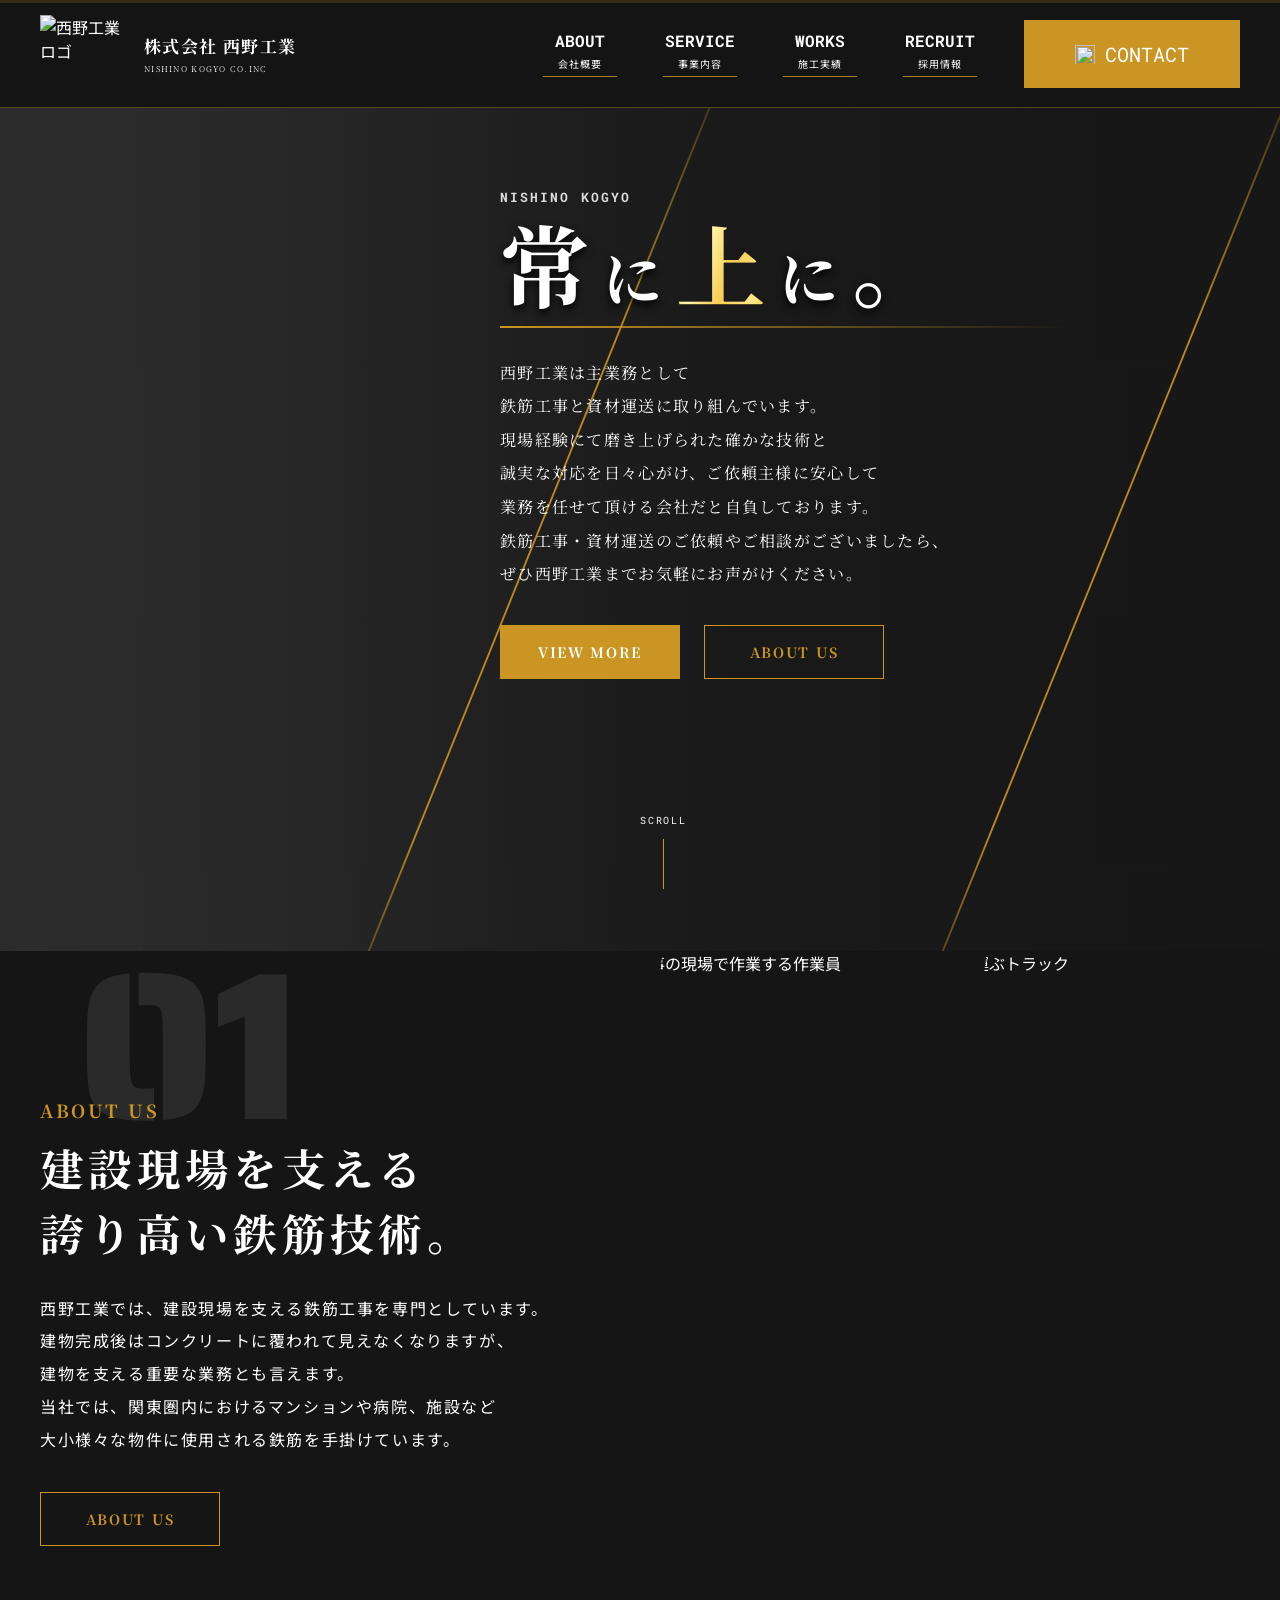
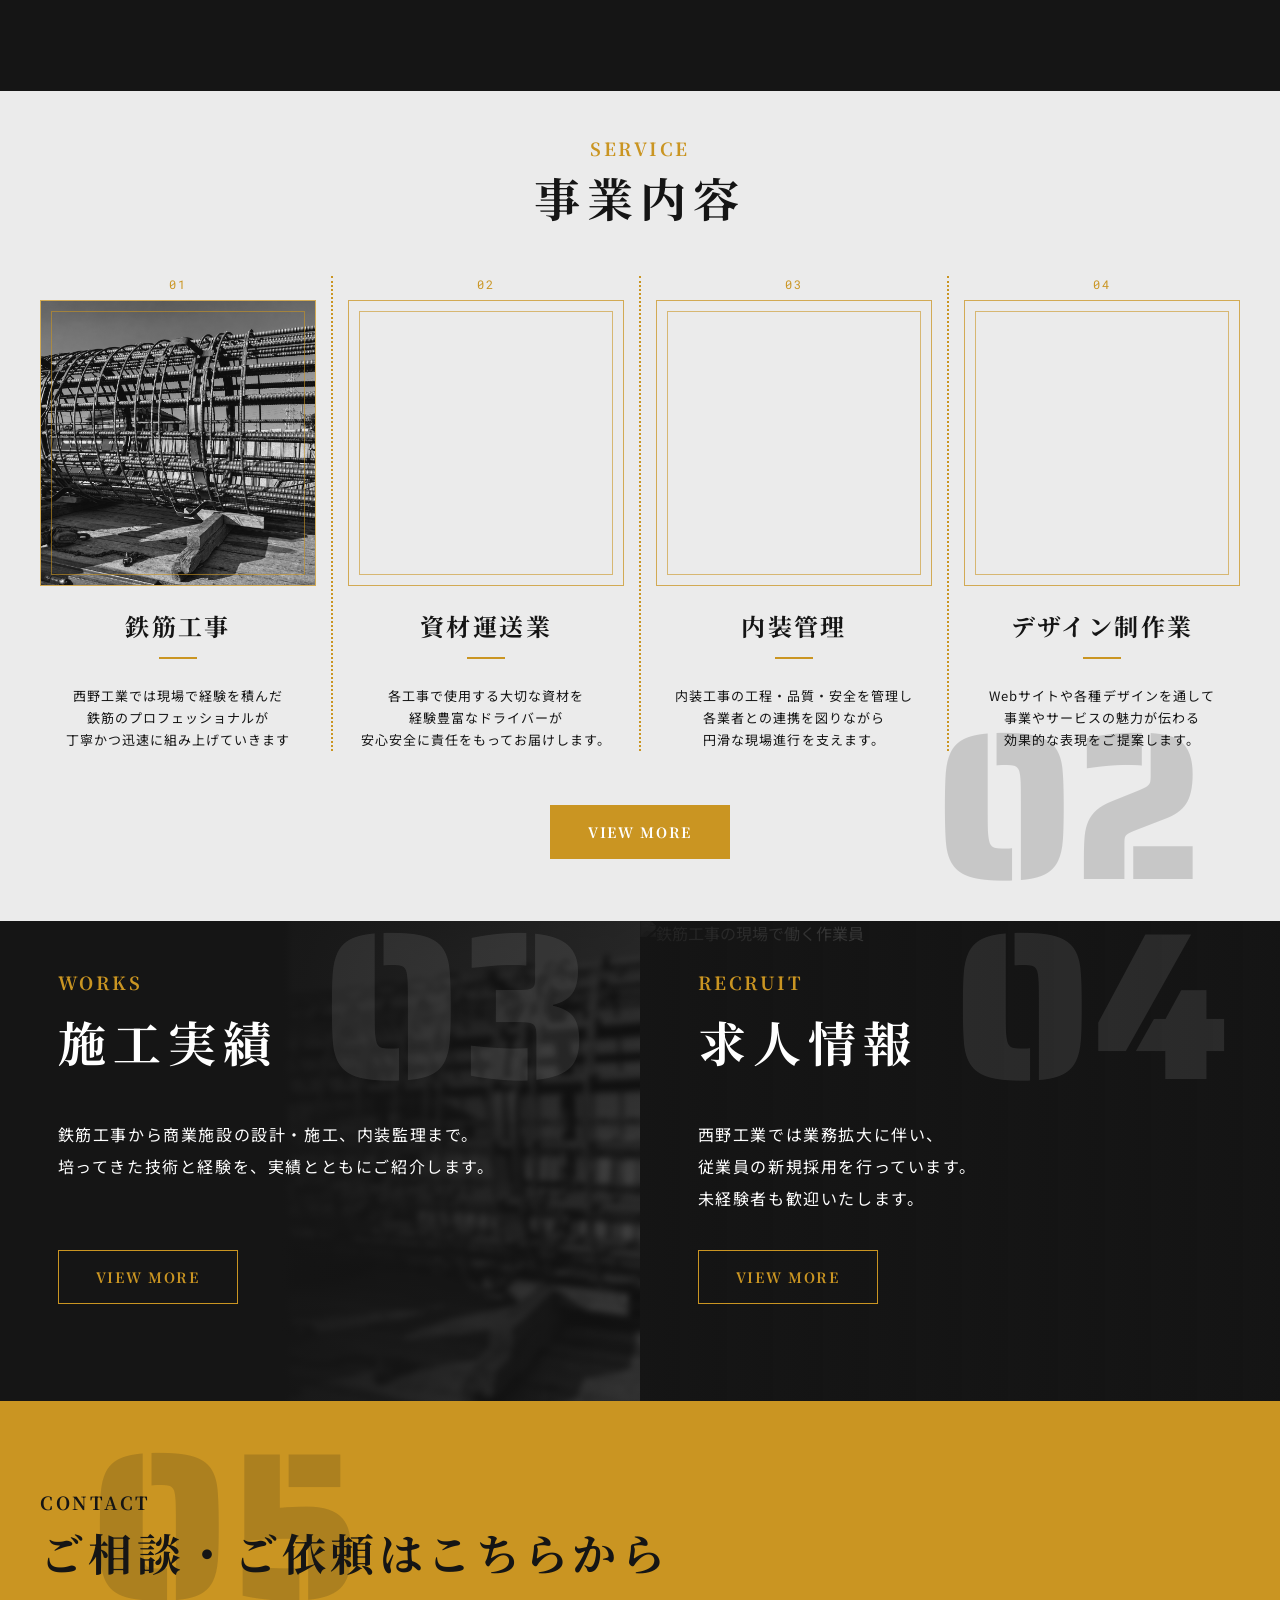
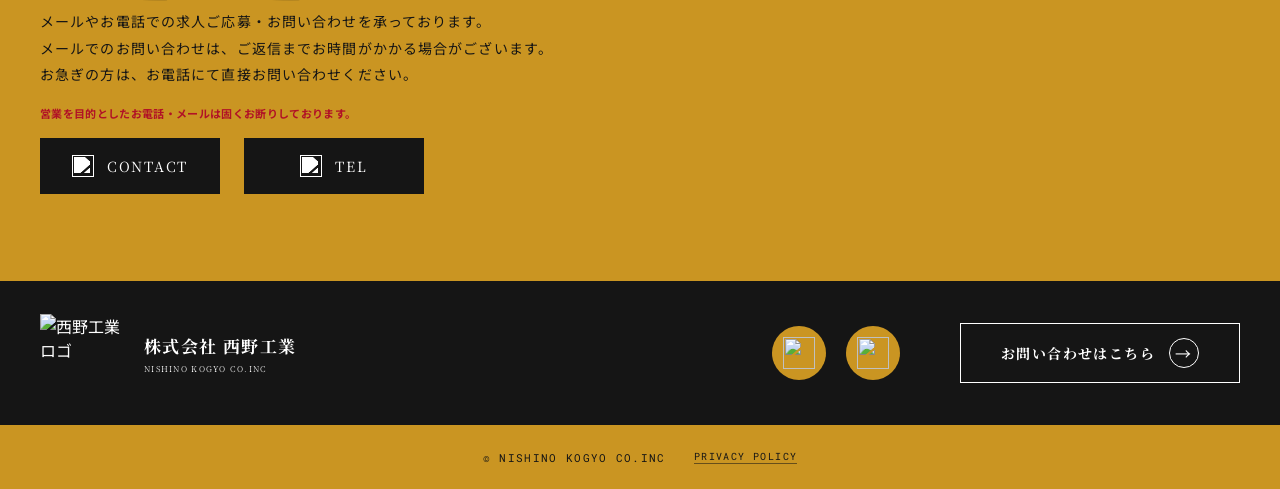
==== index.html @ 9855c981 "写真の変更・内装管理の追加・その他微調整を行った" ====
<!doctype html>
<html lang="ja">
<head>
  <meta charset="utf-8">
  <meta name="viewport" content="width=device-width, initial-scale=1">
  <meta name="description" content="千葉県松戸市に拠点を構える西野工業は、建物の骨組みとなる鉄筋を加工・組み立てる「鉄筋工事」を専門としている会社です。">
  <title>西野工業 | NISHINO KOGYO CO.INC</title>
  <link rel="icon" href="/favicon.ico" sizes="48x48">
  <link rel="canonical" href="https://nishino-kogyo.com/">
  <meta property="og:locale" content="ja_JP">
  <meta property="og:type" content="website">
  <meta property="og:site_name" content="西野工業">
  <meta property="og:title" content="西野工業 | NISHINO KOGYO CO.INC">
  <meta property="og:description" content="千葉県松戸市に拠点を構える西野工業は、建物の骨組みとなる鉄筋を加工・組み立てる「鉄筋工事」を専門としている会社です。">
  <meta property="og:url" content="https://nishino-kogyo.com/">
  <meta property="og:image" content="https://nishino-kogyo.com/assets/ogp.png">
  <meta property="og:image:type" content="image/png">
  <meta property="og:image:width" content="1200">
  <meta property="og:image:height" content="630">
  <meta property="og:image:alt" content="西野工業のウェブサイト">
  <meta name="twitter:card" content="summary_large_image">
  <meta name="twitter:title" content="西野工業 | NISHINO KOGYO CO.INC">
  <meta name="twitter:description" content="千葉県松戸市に拠点を構える西野工業は、建物の骨組みとなる鉄筋を加工・組み立てる「鉄筋工事」を専門としている会社です。">
  <meta name="twitter:image" content="https://nishino-kogyo.com/assets/ogp.png">
  <link rel="preconnect" href="https://fonts.googleapis.com">
  <link rel="preconnect" href="https://fonts.gstatic.com" crossorigin>
  <link href="https://fonts.googleapis.com/css2?family=Noto+Sans+JP:wght@400;500;700&family=Noto+Serif+JP:wght@300;400;700;900&family=Roboto+Mono:wght@500;700&family=Saira+Stencil+One&display=swap" rel="stylesheet">
  <link rel="stylesheet" href="styles.css?v=20261001-3">
</head>
<body>
  <div class="scroll-progress" aria-hidden="true"><span></span></div>
  <header class="site-header" id="top">
    <a class="brand" href="/" aria-label="西野工業 トップへ">
      <img src="assets/logo.webp" alt="西野工業ロゴ" class="brand-mark">
      <span class="brand-copy"><strong>株式会社 西野工業</strong><small>NISHINO KOGYO CO.INC</small></span>
    </a>
    <button class="menu-toggle" type="button" aria-label="メニューを開く" aria-expanded="false"><span></span><span></span><span></span></button>
    <nav class="main-nav" aria-label="メインナビゲーション">
      <a class="menu-home" href="index.html" aria-label="TOPページへ戻る"><img src="assets/logo.webp" alt="西野工業ロゴ"><span>TOP PAGE</span></a>
      <a href="about.html"><b>ABOUT</b><small>会社概要</small></a>
      <a href="service.html"><b>SERVICE</b><small>事業内容</small></a>
      <a href="works.html"><b>WORKS</b><small>施工実績</small></a>
      <a href="recruit.html"><b>RECRUIT</b><small>採用情報</small></a>

      <a class="nav-contact" href="contact.html"><img src="assets/icon-contact.svg" alt="">CONTACT</a>
    </nav>
  </header>

  <main>
    <section class="hero" aria-labelledby="hero-title">
      <div class="hero-bg" aria-hidden="true"></div>
      <div class="hero-slash slash-one" aria-hidden="true"></div>
      <div class="hero-slash slash-two" aria-hidden="true"></div>
      <img class="hero-dog" src="assets/hero-dog.webp" alt="ヘルメットをかぶった犬のイメージ">
      <div class="hero-content reveal">
        <p class="eyebrow hero-eyebrow">NISHINO KOGYO</p>
        <h1 id="hero-title"><span>常</span><em>に</em><strong>上</strong><em>に</em><span>。</span></h1>
        <div class="hero-rule"></div>
        <p class="hero-lead">西野工業は主業務として<br>鉄筋工事と資材運送に取り組んでいます。<br>現場経験にて磨き上げられた確かな技術と<br>誠実な対応を日々心がけ、ご依頼主様に安心して<br>業務を任せて頂ける会社だと自負しております。<br>鉄筋工事・資材運送のご依頼やご相談がございましたら、<br>ぜひ西野工業までお気軽にお声がけください。</p>
        <div class="hero-actions"><a class="button button-gold" href="service.html">VIEW MORE</a><a class="button button-outline" href="about.html">ABOUT US</a></div>
      </div>
      <a class="scroll-cue" href="about.html"><span>SCROLL</span><i></i></a>
    </section>

    <section class="about section-dark" id="about" aria-labelledby="about-title">
      <div class="section-number">01</div>
      <div class="about-inner container">
        <div class="about-copy reveal">
          <p class="eyebrow">ABOUT US</p>
          <h2 id="about-title">建設現場を支える<br>誇り高い鉄筋技術。</h2>
          <p>西野工業では、建設現場を支える鉄筋工事を専門としています。<br>建物完成後はコンクリートに覆われて見えなくなりますが、<br>建物を支える重要な業務とも言えます。<br>当社では、関東圏内におけるマンションや病院、施設など<br>大小様々な物件に使用される鉄筋を手掛けています。</p>
          <a class="button button-outline" href="about.html">ABOUT US</a>
        </div>
        <div class="about-visuals reveal">
          <figure class="angled-image about-worker"><img src="assets/about-wk.webp" alt="鉄筋工事の現場で作業する作業員" loading="lazy" decoding="async"></figure>
          <figure class="angled-image about-truck"><img src="assets/about-tr.webp" alt="資材を運ぶトラック" loading="lazy" decoding="async"></figure>
        </div>
      </div>
    </section>

    <section class="service section-light" id="service" aria-labelledby="service-title">
      <div class="section-number section-number-dark">02</div>
      <div class="container">
        <div class="section-heading reveal"><p class="eyebrow">SERVICE</p><h2 id="service-title">事業内容</h2></div>
        <div class="service-grid">
          <article class="service-card reveal"><div class="service-image"><img src="assets/steel_mono.webp" alt="組み上げられた鉄筋" loading="lazy" decoding="async"></div><h3>鉄筋工事</h3><p>西野工業では現場で経験を積んだ<br>鉄筋のプロフェッショナルが<br>丁寧かつ迅速に組み上げていきます</p></article>
          <article class="service-card reveal"><div class="service-image"><img src="assets/track_front_mono.webp" alt="鉄筋資材を運ぶ西野工業のトラック" loading="lazy" decoding="async"></div><h3>資材運送業</h3><p>各工事で使用する大切な資材を<br>経験豊富なドライバーが<br>安心安全に責任をもってお届けします。</p></article>
          <article class="service-card reveal"><div class="service-image"><img src="assets/interior.webp" alt="内装管理を行う室内" loading="lazy" decoding="async"></div><h3>内装管理</h3><p>内装工事の工程・品質・安全を管理し<br>各業者との連携を図りながら<br>円滑な現場進行を支えます。</p></article>
          <article class="service-card reveal"><div class="service-image"><img src="assets/design.webp" alt="Webサイトのデザイン制作画面" loading="lazy" decoding="async"></div><h3>デザイン制作業</h3><p>Webサイトや各種デザインを通して<br>事業やサービスの魅力が伝わる<br>効果的な表現をご提案します。</p></article>
        </div>
        <div class="center-action"><a class="button button-gold" href="service.html">VIEW MORE</a></div>
      </div>
    </section>

    <section class="split-panels" aria-label="施工実績と求人情報">
      <article class="panel works-panel section-dark" id="works">
        <div class="panel-bg"></div><img src="assets/steel_mono.webp" alt="組み上げられた鉄筋" class="works-photo" loading="lazy" decoding="async"><div class="section-number">03</div>
        <div class="panel-copy reveal"><p class="eyebrow">WORKS</p><h2>施工実績</h2><p>鉄筋工事から商業施設の設計・施工、内装監理まで。<br>培ってきた技術と経験を、実績とともにご紹介します。</p><a class="button button-outline" href="works.html">VIEW MORE</a></div>
      </article>
      <article class="panel recruit-panel section-dark" id="recruit">
        <img src="assets/worker.webp" alt="鉄筋工事の現場で働く作業員" class="panel-image" loading="lazy" decoding="async"><div class="section-number">04</div>
        <div class="panel-copy reveal"><p class="eyebrow">RECRUIT</p><h2>求人情報</h2><p>西野工業では業務拡大に伴い、<br>従業員の新規採用を行っています。<br>未経験者も歓迎いたします。</p><a class="button button-outline" href="recruit.html">VIEW MORE</a></div>
      </article>
    </section>

    <section class="contact" id="contact" aria-labelledby="contact-title">
      <div class="section-number section-number-dark">05</div>
      <div class="container contact-inner">
        <div class="contact-copy reveal"><p class="eyebrow">CONTACT</p><h2 id="contact-title">ご相談・ご依頼は<span class="contact-heading-tail">こちらから</span></h2><p class="contact-lead"><span>メールやお電話での求人ご応募・お問い合わせを承っております。</span><span>メールでのお問い合わせは、ご返信までお時間がかかる場合がございます。</span><span>お急ぎの方は、お電話にて直接お問い合わせください。</span></p><p class="sales-warning contact-sales-warning">営業を目的としたお電話・メールは固くお断りしております。</p><div class="contact-actions"><a href="contact.html" class="contact-button"><img src="assets/icon-mail.svg" alt="">CONTACT</a><a href="tel:09011799115" class="contact-button"><img src="assets/icon-tel.svg" alt="">TEL</a></div></div>
        <img class="contact-dog" src="assets/contact-dog.webp" alt="封筒をくわえた犬のイメージ" loading="lazy" decoding="async">
      </div>
    </section>
  </main>

  <footer class="site-footer">
    <div class="footer-main container">
      <a class="brand footer-brand" href="#top"><img src="assets/logo.webp" alt="西野工業ロゴ" class="brand-mark"><span class="brand-copy"><strong>株式会社 西野工業</strong><small>NISHINO KOGYO CO.INC</small></span></a>
      <div class="socials"><a href="https://www.facebook.com/profile.php?id=100064803365558#" target="_blank" rel="noopener noreferrer" aria-label="Facebook"><img src="assets/social-fb.svg" alt=""></a><a href="https://www.instagram.com/nishino.kogyo" target="_blank" rel="noopener noreferrer" aria-label="Instagram"><img src="assets/social-ig.svg" alt=""></a></div>
      <a class="footer-contact-button" href="contact.html"><span>お問い合わせはこちら</span><span class="footer-contact-icon" aria-hidden="true">→</span></a>
    </div>
    <div class="copyright"><span>© NISHINO KOGYO CO.INC</span><a href="privacy.html">PRIVACY POLICY</a></div>
  </footer>
  <script src="script.js?v=20260730-3"></script>
</body>
</html>
---- styles.css ----
:root{--black:#151515;--gold:#ca9522;--light:#ebebeb;--white:#fff;--serif:'Noto Serif JP',serif;--sans:'Noto Sans JP',sans-serif;--mono:'Roboto Mono',monospace;--stencil:'Saira Stencil One',sans-serif}
*{box-sizing:border-box}html{scroll-behavior:smooth}body{margin:0;background:var(--black);color:var(--white);font-family:var(--sans);overflow-x:hidden}a{color:inherit;text-decoration:none}img{display:block;max-width:100%}.container{width:min(1600px,calc(100% - 80px));margin:0 auto}.site-header{height:100px;background:rgba(21,21,21,.98);display:flex;align-items:center;padding:0 max(40px,calc((100% - 1600px)/2));position:relative;z-index:10;border-bottom:1px solid rgba(202,149,34,.4)}.brand{display:flex;align-items:center;gap:14px;flex:1;min-width:230px}.brand-mark{width:64px;height:52px;object-fit:contain}.brand-copy{display:flex;flex-direction:column;gap:5px;white-space:nowrap}.brand-copy strong{font-family:var(--serif);font-size:15px;font-weight:700;letter-spacing:.08em}.brand-copy small{font-family:var(--serif);font-size:8px;letter-spacing:.16em;font-weight:300}.main-nav{display:flex;align-items:stretch;height:100%;gap:0}.main-nav>a{min-width:104px;display:flex;flex-direction:column;justify-content:center;align-items:center;gap:5px;font-family:var(--mono);font-size:13px;position:relative}.main-nav>a:not(.nav-contact):after{content:"";width:74px;height:1px;background:var(--gold);opacity:.8}.main-nav b{font-size:16px}.main-nav small{font-family:var(--sans);font-size:10px;letter-spacing:.12em}.nav-contact{background:var(--gold);height:68px;align-self:center;min-width:200px!important;flex-direction:row!important;gap:10px!important;font-size:15px!important}.nav-contact img{width:20px;height:20px;object-fit:contain}.menu-toggle{display:none;background:none;border:0}.hero{height:843px;position:relative;isolation:isolate;overflow:hidden;background:#333}.hero-bg{position:absolute;inset:0;background:linear-gradient(90deg,rgba(21,21,21,.14),rgba(21,21,21,.55)),url('assets/hero-bg.webp') center 53%/cover no-repeat;mix-blend-mode:hard-light;z-index:-3}.hero:after{content:"";position:absolute;inset:0;background:linear-gradient(90deg,rgba(21,21,21,.05) 20%,rgba(21,21,21,.7) 58%,rgba(21,21,21,.72));z-index:-2}.hero-dog{position:absolute;z-index:-1;left:-8%;bottom:-13%;height:120%;width:auto;max-width:none;filter:contrast(1.03)}.hero-slash{position:absolute;top:-10%;bottom:-10%;width:2px;background:linear-gradient(180deg,transparent 0%,var(--gold) 30%,var(--gold) 80%,transparent);transform:skew(-22deg);opacity:.9}.slash-one{left:33%}.slash-two{right:13%}.hero-content{position:relative;margin-left:auto;width:min(800px,50%);padding:80px 5% 0 0}.eyebrow{font-family:var(--serif);color:var(--gold);font-size:18px;letter-spacing:.14em;margin:0 0 12px;font-weight:700}.hero-eyebrow{color:#ddd;font-family:var(--mono);font-size:13px;letter-spacing:.16em}.hero h1{font-family:var(--serif);font-size:clamp(56px,7vw,140px);font-weight:700;letter-spacing:.15em;line-height:1;margin:0 0 18px;text-shadow:0 4px 8px #000;white-space:nowrap}.hero h1 em{font-size:.66em;font-style:normal}.hero h1 strong{color:transparent;background:linear-gradient(110deg,#a56600,#ffe091,#ca9522);background-clip:text;-webkit-background-clip:text}.hero-rule{height:2px;background:linear-gradient(90deg,var(--gold),transparent);margin:0 0 28px}.hero-lead{font-family:var(--serif);font-size:16px;line-height:2.1;letter-spacing:.08em;margin:0 0 34px}.hero-actions,.contact-actions{display:flex;gap:24px}.button{height:54px;min-width:180px;padding:0 24px;display:inline-flex;align-items:center;justify-content:center;font-family:var(--serif);font-weight:700;font-size:14px;letter-spacing:.12em;transition:.25s ease;border:1px solid var(--gold)}.button:hover{transform:translateY(-3px);background:var(--gold);color:var(--black)}.button-gold{background:var(--gold);color:var(--white)}.button-outline{background:transparent;color:var(--gold)}.button-outline:hover{color:var(--black)}.scroll-cue{position:absolute;bottom:26px;left:50%;display:flex;flex-direction:column;align-items:center;gap:12px;font-family:var(--mono);font-size:10px;letter-spacing:.18em;color:#fff}.scroll-cue i{height:50px;width:1px;background:var(--gold)}.section-dark{background:var(--black)}.section-number{position:absolute;font-family:var(--stencil);font-size:210px;line-height:1;color:#fff;opacity:.09;pointer-events:none}.about{height:740px;position:relative;overflow:hidden}.about .section-number{left:6%;top:-10px}.about-inner{height:100%;display:flex;align-items:center;position:relative}.about-copy{width:54%;position:relative;z-index:2}.about-copy h2{font-family:var(--serif);font-size:clamp(34px,3.4vw,60px);line-height:1.5;letter-spacing:.1em;margin:0 0 26px}.about-copy>p:last-of-type{font-size:16px;line-height:2.05;letter-spacing:.1em;margin:0 0 36px}.about-visuals{height:100%;width:62%;position:absolute;right:-8%;top:0}.angled-image{position:absolute;overflow:hidden;clip-path:polygon(20% 0,100% 0,80% 100%,0 100%);margin:0}.angled-image img{height:100%;width:100%;object-fit:cover;filter:grayscale(1) contrast(1.15)}.about-worker{width:52%;height:88%;top:6%;left:12%;z-index:2}.about-truck{width:52%;height:88%;top:4%;right:1%}.section-light{background:var(--light);color:var(--black)}.service{height:770px;position:relative;overflow:hidden;padding:44px 0 50px}.section-number-dark{color:var(--black);opacity:.16}.service>.section-number{right:6%;bottom:10px}.section-heading{text-align:center}.section-heading .eyebrow{margin-bottom:3px}.section-heading h2{font-family:var(--serif);font-size:46px;letter-spacing:.15em;margin:0 0 46px}.service-grid{display:grid;grid-template-columns:repeat(3,1fr);gap:48px;max-width:1300px;margin:0 auto}.service-card{text-align:center;position:relative}.service-card:not(:last-child):after{content:"";position:absolute;right:-25px;top:0;height:100%;border-right:2px dotted var(--gold)}.service-image{height:286px;overflow:hidden;clip-path:polygon(7% 0,93% 0,100% 100%,0 100%);margin-bottom:22px}.service-image img{width:100%;height:100%;object-fit:cover;filter:grayscale(1) contrast(1.25)}.service-card h3{font-family:var(--serif);font-size:24px;letter-spacing:.1em;margin:0 0 12px}.service-card p{font-size:13px;line-height:1.7;letter-spacing:.08em;margin:0}.center-action{text-align:center;margin-top:34px}.center-action .button{height:54px}.split-panels{display:grid;grid-template-columns:1fr 1fr}.panel{height:480px;position:relative;overflow:hidden}.panel-bg,.panel-image{position:absolute;inset:0;width:100%;height:100%;object-fit:cover}.panel-bg{background:linear-gradient(90deg,rgba(21,21,21,.95),rgba(21,21,21,.55)),url('assets/works-bg.svg') center/cover no-repeat}.panel-image{opacity:.46;filter:grayscale(1);object-position:center}.panel:after{content:"";position:absolute;inset:0;background:linear-gradient(90deg,rgba(21,21,21,.9),rgba(21,21,21,.25));pointer-events:none}.panel .section-number{right:8%;top:-20px;z-index:1}.panel-copy{position:relative;z-index:2;padding:48px 9%;max-width:650px}.panel-copy h2{font-family:var(--serif);font-size:48px;letter-spacing:.15em;margin:0 0 42px}.panel-copy>p:not(.eyebrow){font-size:16px;line-height:2;letter-spacing:.1em;margin:0 0 36px}.contact{height:480px;position:relative;background:var(--gold);color:var(--black);overflow:hidden}.contact>.section-number{left:7%;top:20px}.contact-inner{height:100%;display:flex;align-items:center;position:relative}.contact-copy{position:relative;z-index:1}.contact-copy .eyebrow{color:var(--black);margin-bottom:5px}.contact-copy h2{font-family:var(--serif);font-size:44px;letter-spacing:.1em;margin:0 0 24px}.contact-copy>p:not(.eyebrow){font-size:14px;line-height:1.9;letter-spacing:.08em;margin:0 0 24px}.contact-button{background:var(--black);color:#fff;min-width:180px;height:56px;display:flex;align-items:center;justify-content:center;gap:13px;font-family:var(--serif);font-size:14px;letter-spacing:.12em;transition:.25s ease}.contact-button:hover{background:#fff;color:var(--black)}.contact-button img{width:22px;height:22px;object-fit:contain}.contact-dog{position:absolute;height:105%;width:auto;right:-1%;bottom:-18%;max-width:none}.site-footer{background:var(--black);color:#fff}.footer-main{height:144px;display:flex;align-items:center;gap:60px}.footer-brand{flex:1}.footer-brand .brand-mark{width:70px}.address{display:flex;flex-direction:column;gap:8px;font-family:var(--serif);letter-spacing:.1em;min-width:230px}.address b{font-size:12px}.address span{font-size:13px;line-height:1.6}.socials{display:flex;gap:20px}.socials a{width:42px;height:42px;background:#fff;border-radius:4px;padding:8px}.socials img{width:100%;height:100%;object-fit:contain}.copyright{height:64px;background:var(--gold);color:var(--black);display:flex;align-items:center;justify-content:center;font-family:var(--mono);font-size:11px;letter-spacing:.12em}.reveal{opacity:0;transform:translateY(24px);transition:opacity .7s ease,transform .7s ease}.reveal.is-visible{opacity:1;transform:none}
@media (max-width:1100px){.site-header{padding:0 24px}.main-nav>a{min-width:82px}.nav-contact{min-width:150px!important}.hero-content{width:55%;padding-right:4%}.hero-lead{font-size:13px}.about-copy>p:last-of-type{font-size:13px}.container{width:min(100% - 48px,900px)}.footer-main{gap:20px}.address{min-width:180px}.address span{font-size:11px}}
@media (max-width:760px){.container{width:calc(100% - 40px)}.site-header{height:72px;padding:0 20px}.brand{min-width:0;gap:8px}.brand-mark{width:42px;height:40px}.brand-copy strong{font-size:11px}.brand-copy small{font-size:6px}.menu-toggle{display:flex;flex-direction:column;gap:5px;margin-left:auto;padding:10px}.menu-toggle span{display:block;width:24px;height:1px;background:var(--gold);transition:.2s}.main-nav{position:absolute;display:none;top:72px;right:0;height:auto;width:100%;background:var(--black);flex-direction:column;padding:10px 20px 20px;border-bottom:1px solid var(--gold)}.main-nav.is-open{display:flex}.main-nav>a{height:48px;min-width:0;align-items:flex-start;padding-left:10px;gap:2px}.main-nav>a:not(.nav-contact):after{display:none}.main-nav b{font-size:15px}.main-nav small{font-size:9px}.nav-contact{height:48px!important;min-width:0!important;align-items:center!important;padding-left:18px!important}.hero{height:710px}.hero-bg{background-position:64% center}.hero-dog{height:68%;left:-23%;bottom:-2%;opacity:.9}.hero-slash{opacity:.7}.slash-one{left:37%}.slash-two{right:8%}.hero-content{width:100%;padding:80px 24px 0 35%;text-align:left}.hero-eyebrow{font-size:9px}.hero h1{font-size:clamp(39px,12vw,76px);letter-spacing:.06em}.hero-lead{font-size:10px;line-height:1.9;letter-spacing:.04em;margin-bottom:22px}.hero-actions{gap:8px}.button{height:42px;min-width:120px;padding:0 12px;font-size:10px}.scroll-cue{display:none}.about{height:auto;min-height:820px;padding:72px 0 60px}.about .section-number{font-size:140px;top:4px;left:3%}.about-inner{display:block}.about-copy{width:100%}.about-copy h2{font-size:29px;line-height:1.5;margin-bottom:20px}.about-copy>p:last-of-type{font-size:11px;line-height:1.9;letter-spacing:.04em;margin-bottom:25px}.about-visuals{position:relative;width:calc(100% + 40px);height:310px;right:auto;top:auto;margin:38px -20px 0}.about-worker{width:60%;height:100%;left:0}.about-truck{width:60%;height:100%;right:0}.service{height:auto;padding:60px 0 58px}.service>.section-number{font-size:140px;right:-2%;bottom:18px}.section-heading h2{font-size:32px;margin-bottom:30px}.service-grid{grid-template-columns:1fr;gap:35px}.service-card:not(:last-child):after{right:12%;left:12%;top:auto;bottom:-18px;height:0;border-right:0;border-bottom:2px dotted var(--gold)}.service-image{height:190px;max-width:290px;margin:0 auto 18px}.service-card h3{font-size:21px}.service-card p{font-size:11px}.center-action{margin-top:32px}.split-panels{grid-template-columns:1fr}.panel{height:360px}.panel-copy{padding:42px 30px}.panel-copy h2{font-size:34px;margin-bottom:20px}.panel-copy>p:not(.eyebrow){font-size:11px;line-height:1.9;margin-bottom:24px}.panel .section-number{font-size:130px}.contact{height:auto;min-height:510px}.contact>.section-number{font-size:130px;top:5px;left:0}.contact-inner{display:block;padding-top:66px}.contact-copy h2{font-size:26px;letter-spacing:.06em}.contact-copy>p:not(.eyebrow){font-size:10px;line-height:1.9}.contact-actions{gap:8px}.contact-button{min-width:130px;height:44px;font-size:10px}.contact-button img{width:17px;height:17px}.contact-dog{height:205px;right:-20px;bottom:-8px}.footer-main{height:auto;min-height:260px;display:grid;grid-template-columns:1fr 1fr;gap:22px;padding:34px 0}.footer-brand{grid-column:1 / -1}.footer-brand .brand-mark{width:48px}.address{min-width:0}.address b{font-size:10px}.address span{font-size:9px}.socials{align-self:end;justify-content:flex-end}.socials a{width:34px;height:34px}.copyright{height:45px;font-size:9px}}

.panel-bg{background-image:linear-gradient(90deg,rgba(21,21,21,.95),rgba(21,21,21,.55)),url('assets/works-bg.svg')}

/* Keep the WORKS and RECRUIT buttons aligned when the panels sit side by side. */
@media (min-width:1101px){
  .split-panels .panel-copy>p:not(.eyebrow){min-height:6em}
}

/* 2026-07 layout refinements */
html{scroll-padding-top:112px}
.site-header{position:sticky;top:0;z-index:100;height:108px}
.brand-mark{width:90px;height:78px}
.main-nav{gap:8px}
.main-nav>a{min-width:112px}
.nav-contact{margin-left:20px;min-width:216px!important}
.slash-one{left:42%}
.hero h1{color:transparent;background:linear-gradient(105deg,#8a5a00 0%,#ca9522 30%,#ffe39a 55%,#bd861a 78%,#8a5a00 100%);background-clip:text;-webkit-background-clip:text;-webkit-text-fill-color:transparent}
.hero h1 span,.hero h1 em,.hero h1 strong{color:inherit;background:none;-webkit-text-fill-color:inherit}
.scroll-cue{bottom:62px}
.about-visuals{right:-3%;width:60%}
.about-worker,.about-truck{height:100%;top:0}
.about-worker{left:4%;width:54%}
.about-truck{right:-3%;width:54%}
.service-image{clip-path:none;border:1px solid rgba(202,149,34,.75);position:relative}
.service-image:after{content:"";position:absolute;inset:10px;border:1px solid rgba(202,149,34,.6);pointer-events:none}
.service-card h3{position:relative;padding-bottom:14px}
.service-card h3:after{content:"";display:block;width:38px;height:2px;background:var(--gold);margin:14px auto 0}
.service-card:before{content:"0" counter(service-card);counter-increment:service-card;display:block;font-family:var(--mono);font-size:12px;letter-spacing:.2em;color:var(--gold);margin:0 0 8px}
.service-grid{counter-reset:service-card}
.service-card:first-child .service-image img{filter:grayscale(1) brightness(1.02) contrast(.9)}
.works-panel .panel-bg{background:#151515}
.works-photo{position:absolute;right:-2%;top:-2%;width:56%;height:104%;object-fit:cover;filter:grayscale(1) blur(3px) contrast(1.05);opacity:.34;transform:scale(1.03)}
.works-panel:after{background:linear-gradient(90deg,rgba(21,21,21,.98) 0%,rgba(21,21,21,.88) 48%,rgba(21,21,21,.38) 100%)}
.contact-dog{height:137%;right:-4%;bottom:-27%}
.footer-brand .brand-mark{width:90px;height:78px}
.socials a{width:54px;height:54px;background:var(--gold);border-radius:50%;padding:11px}

@media (max-width:1100px){.site-header{height:100px}.main-nav{gap:0}.main-nav>a{min-width:82px}.nav-contact{margin-left:0;min-width:150px!important}.brand-mark{width:66px;height:56px}}

@media (max-width:760px){
  html{scroll-padding-top:72px}
  body.is-menu-open{overflow:hidden}
  .site-header{height:72px;position:sticky}
  .brand-mark{width:44px;height:42px}
  .menu-toggle{position:relative;z-index:12}
  .menu-toggle.is-open span:nth-child(1){transform:translateY(6px) rotate(45deg)}
  .menu-toggle.is-open span:nth-child(2){opacity:0}
  .menu-toggle.is-open span:nth-child(3){transform:translateY(-6px) rotate(-45deg)}
  .main-nav{position:fixed;inset:0;z-index:11;width:100%;height:100dvh;padding:125px 48px 48px;background:rgba(21,21,21,.98);justify-content:center;gap:10px}
  .main-nav>a{height:auto;min-height:64px;align-items:center;padding:0 0 0 18px;border-left:1px solid var(--gold)}
  .main-nav b{font-size:22px}.main-nav small{font-size:11px}
  .main-nav>a:not(.nav-contact):after{display:block;width:100%;max-width:220px;margin-top:4px}
  .nav-contact{height:56px!important;margin-top:20px;justify-content:center!important;padding:0!important;border-left:0!important}
  .hero{height:870px}
  .hero-bg{background-position:58% center}
  .hero-dog{top:8px;bottom:auto;left:10%;transform:translateX(-50%);height:400px;width:auto;max-width:none;opacity:.96}
  .hero-content{width:100%;padding:403px 28px 0;text-align:center}
  .hero-eyebrow{font-size:10px}
  .hero h1{font-size:clamp(50px,15vw,76px);letter-spacing:.1em}
  .hero-rule{margin-bottom:19px}
  .hero-lead{font-size:10px;line-height:1.85;letter-spacing:.02em}
  .hero-actions{justify-content:center}
  .hero-slash{display:none}
  .about{min-height:790px;padding:48px 0 58px}
  .about-inner{display:flex;flex-direction:column;height:auto}
  .about-visuals{order:1;position:relative;top:auto;right:auto;width:calc(100% + 40px);height:292px;margin:0 -20px 36px}
  .about-copy{order:2;width:100%}
  .about-worker,.about-truck{height:100%;top:0}
  .about-worker{left:0;width:60%}
  .about-truck{right:0;width:60%}
  .service-image{height:200px}
  .works-photo{width:59%;opacity:.3}
  .works-panel:after{background:linear-gradient(90deg,rgba(21,21,21,.98) 0%,rgba(21,21,21,.9) 54%,rgba(21,21,21,.46) 100%)}
  .contact{min-height:440px}
  .contact-inner{min-height:440px;display:flex;align-items:center;padding:32px 0 116px}
  .contact-copy{width:100%}
  .contact-dog{height:194px;right:-18px;bottom:-13px}
  .footer-main{grid-template-columns:1fr 1fr}
  .footer-brand .brand-mark{width:58px;height:50px}
  .socials{grid-column:1 / -1;justify-content:center;align-self:auto;gap:24px}
  .socials a{width:46px;height:46px;padding:9px}
}

/* Hero title color balance */
.hero h1{color:#fff;background:none;-webkit-text-fill-color:#fff}
.hero h1 span,.hero h1 em{color:#fff;-webkit-text-fill-color:#fff}
.hero h1 strong{color:transparent;background:linear-gradient(110deg,#dca117 0%,#fff3a6 32%,#f7cd55 54%,#ffe986 76%,#dea313 100%);background-clip:text;-webkit-background-clip:text;-webkit-text-fill-color:transparent;text-shadow:none}

/* Mobile hero: dog on the left, copy in the right-side column */
@media (max-width:760px){
  .hero{height:540px}
  .hero-dog{left:6%;top:0;height:480px}
  .hero-content{width:68%;min-height:100%;margin-left:auto;padding:88px 16px 0 0;text-align:left}
  .hero h1{font-size:clamp(39px,12vw,58px);letter-spacing:.08em}
  .hero-lead{font-size:9px;line-height:1.72;letter-spacing:0;margin-bottom:18px}
  .hero-actions{flex-direction:column;align-items:flex-start;gap:8px}
  .hero-actions .button{min-width:142px;height:38px}
}

@media (min-width:761px){
  .nav-contact{font-size:20px!important}
  .hero-content{left:-24px}
}

/* Keep the PC hero copy slightly to the left of the header ABOUT item. */
@media (min-width:1101px) and (max-width:1600px){
  .hero-content{left:calc(50vw - 780px)}
}
@media (min-width:1601px) and (max-width:1680px){
  .hero-content{left:20px}
}
@media (min-width:1681px){
  .hero-content{left:calc(860px - 50vw)}
}

/* Navigation, menu trigger and scroll feedback */
.scroll-progress{position:fixed;top:0;left:0;z-index:200;width:100%;height:3px;background:rgba(202,149,34,.18);pointer-events:none}
.scroll-progress span{display:block;width:100%;height:100%;background:linear-gradient(90deg,#e1aa32,#fff2a6,#dea313);transform:scaleX(0);transform-origin:left center;transition:transform .12s linear;box-shadow:0 0 10px rgba(255,225,133,.7)}
.scroll-cue{animation:scroll-cue-float 2.2s ease-in-out infinite}
.scroll-cue i{animation:scroll-cue-line 1.7s ease-in-out infinite}
@keyframes scroll-cue-float{0%,100%{transform:translateY(0);opacity:.75}50%{transform:translateY(8px);opacity:1}}
@keyframes scroll-cue-line{0%{transform:scaleY(.35);transform-origin:top;opacity:.25}50%{transform:scaleY(1);transform-origin:top;opacity:1}100%{transform:scaleY(.35);transform-origin:bottom;opacity:.25}}
@media (hover:hover) and (min-width:761px){
  .main-nav>a:not(.nav-contact){transition:color .28s ease,transform .28s cubic-bezier(.2,.8,.2,1)}
  .main-nav>a:not(.nav-contact):after{transition:width .28s ease,box-shadow .28s ease}
  .main-nav>a:not(.nav-contact):hover{color:#f6cf62;transform:translateY(-3px)}
  .main-nav>a:not(.nav-contact):hover:after{width:94px;box-shadow:0 3px 8px rgba(202,149,34,.55)}
  .nav-contact{transition:background-color .28s ease,color .28s ease,box-shadow .28s ease,transform .28s cubic-bezier(.2,.8,.2,1)}
  .nav-contact img{transition:transform .28s ease,filter .28s ease}
  .nav-contact:hover{background:#f4c650;color:#151515;box-shadow:0 8px 22px rgba(202,149,34,.28);transform:translateY(-3px)}
  .nav-contact:hover img{transform:translateX(4px);filter:brightness(.2)}
}
::-webkit-scrollbar{width:11px}
::-webkit-scrollbar-track{background:#111}
::-webkit-scrollbar-thumb{background:linear-gradient(180deg,#f5da7a,#c78d15);border:3px solid #111;border-radius:99px}
::-webkit-scrollbar-thumb:hover{background:linear-gradient(180deg,#fff0ad,#e0a225)}
*{scrollbar-color:#d59b20 #111;scrollbar-width:thin}

@media (max-width:760px){
  .scroll-progress{height:2px}
  .menu-toggle{transition:transform .25s cubic-bezier(.2,.8,.2,1)}
  .menu-toggle span{transform-origin:center;transition:transform .35s cubic-bezier(.2,.8,.2,1),opacity .2s ease,background-color .25s ease}
  .menu-toggle:hover{transform:scale(1.06)}
  .menu-toggle:hover span{background:#fff0a4}
  .main-nav{display:flex;visibility:hidden;opacity:0;pointer-events:none;transform:translateY(-18px);transition:visibility 0s linear .38s,opacity .32s ease,transform .38s cubic-bezier(.2,.8,.2,1)}
  .main-nav.is-open{visibility:visible;opacity:1;pointer-events:auto;transform:translateY(0);transition-delay:0s}
  .main-nav>a{opacity:0;transform:translateX(22px);transition:opacity .34s ease,transform .42s cubic-bezier(.2,.8,.2,1),color .22s ease}
  .main-nav.is-open>a{opacity:1;transform:translateX(0)}
  .main-nav.is-open>a:nth-child(1){transition-delay:.08s}
  .main-nav.is-open>a:nth-child(2){transition-delay:.14s}
  .main-nav.is-open>a:nth-child(3){transition-delay:.20s}
  .main-nav.is-open>a:nth-child(4){transition-delay:.26s}
  .main-nav.is-open>a:nth-child(5){transition-delay:.32s}
  .main-nav>a:hover{color:#f6cf62}
}

@media (prefers-reduced-motion:reduce){
  *,*::before,*::after{scroll-behavior:auto!important}
}

.main-nav>a.menu-home{display:none}
@media (max-width:760px){
  .main-nav>a.menu-home{
    display:flex;
    height:auto;
    min-height:76px;
    display:flex;
    flex-direction:column;
    align-items:center;
    justify-content:center;
    gap:6px;
    padding:0!important;
    margin:0 0 8px;
    border-left:0;
  }
  .main-nav>a.menu-home:after{display:none!important}
  .menu-home img{width:72px;height:50px;object-fit:contain}
  .menu-home span{font:10px var(--mono);letter-spacing:.2em;color:#fff}
  .main-nav.is-open>a.menu-home{transform:translateX(0)}
}

/* Soft page and scroll entrance animation */
@keyframes site-soft-in{
  from{opacity:0}
  to{opacity:1}
}
@keyframes site-header-soft-in{
  from{opacity:0;transform:translateY(-12px)}
  to{opacity:1;transform:translateY(0)}
}
body{animation:site-soft-in 1.15s ease both}
.site-header{animation:site-header-soft-in 1s cubic-bezier(.22,1,.36,1) both}
.reveal{
  opacity:0;
  transform:translate3d(0,32px,0) scale(.985);
  filter:blur(6px);
  transition:
    opacity 1.15s cubic-bezier(.22,1,.36,1),
    transform 1.15s cubic-bezier(.22,1,.36,1),
    filter 1.05s ease;
  transition-delay:var(--reveal-delay,0ms);
  will-change:opacity,transform,filter;
}
.reveal.is-visible{opacity:1;transform:translate3d(0,0,0) scale(1);filter:blur(0)}

/* Keep the TOP contact copy aligned without awkward line breaks. */
.contact-copy>p.contact-lead{max-width:760px}
.contact-copy>p.contact-lead span{display:block;white-space:nowrap}
.sales-warning{color:#b11226!important;font-weight:700}
.contact-method-card:hover .sales-warning{color:#ff8a8a!important}
.contact-copy>.contact-actions~small{display:block;font-size:11px;line-height:1.65;letter-spacing:.04em}
.contact-copy>.contact-actions+small{margin-top:10px}
.contact .contact-button{background:var(--black);color:#fff}
.contact .contact-button:hover{background:#fff;color:var(--black)}
.contact .contact-button img{filter:brightness(0) invert(1);transition:filter .25s ease}
.contact .contact-button:hover img{filter:brightness(0)}
.hero-bg{background-image:linear-gradient(90deg,rgba(21,21,21,.14),rgba(21,21,21,.55)),url('assets/hero-bg.webp')}
.contact-copy>p.contact-sales-warning{font-size:11px;line-height:1.65;letter-spacing:.03em;margin:-8px 0 16px}
.copyright{gap:28px;padding:0 20px;text-align:center}
.copyright a{font-size:10px;letter-spacing:.14em;border-bottom:1px solid rgba(21,21,21,.55);transition:opacity .2s ease}
.copyright a:hover{opacity:.6}
.form-honeypot{position:absolute!important;left:-10000px!important;width:1px!important;height:1px!important;overflow:hidden!important}
.contact-form-agree a,.form-agree a{color:var(--gold);text-decoration:underline;text-underline-offset:3px}
.contact-form-agree a:focus-visible,.form-agree a:focus-visible{outline:2px solid var(--gold);outline-offset:3px}

@media (max-width:760px){
  .reveal{
    transform:translate3d(0,24px,0) scale(.99);
    filter:blur(4px);
    transition-duration:1s;
  }
  .contact-copy>p.contact-lead{
    font-size:clamp(8.5px,2.55vw,10px);
    line-height:1.85;
    letter-spacing:0;
  }
  .contact-copy>.contact-actions~small{font-size:9px}
  .contact-copy>p.contact-sales-warning{font-size:9px;margin:-6px 0 13px}
}

@media (prefers-reduced-motion:reduce){
  body{animation:site-soft-in .9s ease both!important}
  .site-header{animation:site-soft-in .8s ease both!important}
  .reveal,.reveal.is-visible{
    transform:none!important;
    filter:none!important;
    transition:opacity .9s ease!important;
  }
}

/* Mobile body-copy readability */
@media (max-width:760px){
  .hero-lead{font-size:12px;line-height:1.82;text-wrap:pretty;line-break:strict}
  .hero-lead br,
  .about-copy>p:last-of-type br{display:none}
  .about-copy>p:last-of-type{text-wrap:pretty;line-break:strict}
  .about-copy>p:last-of-type,
  .service-card p,
  .panel-copy>p:not(.eyebrow){font-size:13px;line-height:1.9}
  .contact-copy>p.contact-lead{font-size:12px;line-height:1.9;letter-spacing:0;line-break:strict}
  .contact-copy>p.contact-lead span{white-space:normal;text-wrap:balance}
  .contact-copy>p.contact-sales-warning{font-size:12px;line-height:1.7;letter-spacing:0;text-wrap:balance;line-break:strict}
  .contact-heading-tail{display:block}
}

/* iPhone SE and other short mobile viewports: keep the full hero copy above browser UI. */
@media (max-width:760px) and (max-height:700px){
  .hero-content{padding-top:68px}
  .hero-lead{line-height:1.7;margin-bottom:14px}
  .hero-actions .button{height:36px}
}

/* Make the mobile hero buttons easier to tap. */
@media (max-width:760px){
  .hero-actions{gap:16px}
  .hero-actions .button{
    min-width:156px;
    height:44px;
    padding:0 14px;
    font-size:11px;
  }
}
@media (max-width:760px) and (max-height:700px){
  .hero-actions{gap:16px}
  .hero-actions .button{min-width:152px;height:40px}
}

/* Tablet navigation: prevent the desktop header from being squeezed on Surface-sized screens. */
@media (min-width:761px) and (max-width:1180px){
  html{scroll-padding-top:82px}
  body.is-menu-open{overflow:hidden}
  .site-header{height:82px;padding:0 28px}
  .brand{min-width:0;gap:12px}
  .brand-mark{width:62px;height:54px}
  .brand-copy strong{font-size:14px}
  .brand-copy small{font-size:8px}
  .menu-toggle{display:flex;position:relative;z-index:12;flex-direction:column;gap:6px;margin-left:auto;padding:12px;cursor:pointer}
  .menu-toggle span{display:block;width:30px;height:2px;background:var(--gold);transform-origin:center;transition:transform .35s cubic-bezier(.2,.8,.2,1),opacity .2s ease}
  .menu-toggle.is-open span:nth-child(1){transform:translateY(8px) rotate(45deg)}
  .menu-toggle.is-open span:nth-child(2){opacity:0}
  .menu-toggle.is-open span:nth-child(3){transform:translateY(-8px) rotate(-45deg)}
  .main-nav{position:fixed;inset:0;z-index:11;display:flex;visibility:hidden;opacity:0;pointer-events:none;width:100%;height:100dvh;padding:102px 14vw 38px;background:rgba(21,21,21,.985);flex-direction:column;align-items:stretch;justify-content:center;gap:4px;transform:translateY(-16px);transition:visibility 0s linear .35s,opacity .3s ease,transform .35s cubic-bezier(.2,.8,.2,1)}
  .main-nav.is-open{visibility:visible;opacity:1;pointer-events:auto;transform:translateY(0);transition-delay:0s}
  .main-nav>a{height:auto;min-width:0;min-height:58px;padding:0;align-items:center;border-left:0;opacity:0;transform:translateX(20px);transition:opacity .3s ease,transform .38s cubic-bezier(.2,.8,.2,1),color .2s ease}
  .main-nav.is-open>a{opacity:1;transform:translateX(0)}
  .main-nav.is-open>a:nth-child(1){transition-delay:.06s}
  .main-nav.is-open>a:nth-child(2){transition-delay:.11s}
  .main-nav.is-open>a:nth-child(3){transition-delay:.16s}
  .main-nav.is-open>a:nth-child(4){transition-delay:.21s}
  .main-nav.is-open>a:nth-child(5){transition-delay:.26s}
  .main-nav.is-open>a:nth-child(6){transition-delay:.31s}
  .main-nav b{font-size:20px}
  .main-nav small{font-size:10px}
  .main-nav>a:not(.nav-contact):after{display:block;width:100%;max-width:260px;margin-top:3px}
  .main-nav>a.menu-home{display:flex;min-height:66px;margin-bottom:4px;padding:0!important;border-left:0;flex-direction:column;justify-content:center;gap:5px}
  .main-nav>a.menu-home:after{display:none!important}
  .menu-home img{width:68px;height:48px;object-fit:contain}
  .menu-home span{font:10px var(--mono);letter-spacing:.2em;color:#fff}
  .nav-contact{flex:0 0 58px!important;width:min(100%,420px);max-width:420px;height:58px!important;min-width:0!important;margin:12px auto 0!important;padding:0 24px!important;align-self:center!important;justify-content:center!important;flex-direction:row!important;border-left:0!important;font-size:17px!important;line-height:1;white-space:nowrap}
  .nav-contact img{flex:0 0 20px}
}

/* Tablet content: give text and imagery enough room instead of retaining dense PC columns. */
@media (min-width:761px) and (max-width:1100px){
  .container{width:calc(100% - 64px);max-width:none}
  .hero{height:720px}
  .hero:after{background:linear-gradient(90deg,rgba(21,21,21,.08) 18%,rgba(21,21,21,.76) 50%,rgba(21,21,21,.9) 100%)}
  .hero-dog{left:-18%;bottom:-9%;height:105%}
  .hero-content{left:0;width:58%;padding:64px 4% 0 0}
  .hero h1{font-size:clamp(58px,8vw,84px);letter-spacing:.1em}
  .hero-lead{max-width:430px;font-size:13px;line-height:2}
  .hero-actions{gap:14px}
  .hero-lead,
  .about-copy>p:last-of-type,
  .service-card p,
  .panel-copy>p:not(.eyebrow),
  .contact-copy>p.contact-lead{text-wrap:pretty;line-break:strict;word-break:normal;overflow-wrap:anywhere}
  .about{height:auto;padding:78px 0}
  .about-inner{height:auto;display:grid;grid-template-columns:minmax(0,1fr) minmax(310px,.88fr);gap:34px;align-items:center}
  .about-copy{width:100%}
  .about-copy h2{font-size:clamp(34px,4.6vw,46px)}
  .about-copy>p:last-of-type{font-size:13px;line-height:2}
  .about-visuals{position:relative;right:auto;top:auto;width:100%;height:500px}
  .about-worker{left:0;width:60%}
  .about-truck{right:0;width:60%}
  .service{height:auto;padding:72px 0 68px}
  .service-grid{grid-template-columns:repeat(2,minmax(0,1fr));gap:46px 32px;max-width:820px}
  .service-card:not(:last-child):after{display:none}
  .service-card:last-child{grid-column:1 / -1;width:min(100%,394px);justify-self:center}
  .service-image{height:250px}
  .service-card p{max-width:360px;margin-right:auto;margin-left:auto}
  .split-panels{grid-template-columns:1fr}
  .panel{height:410px}
  .panel-copy{padding:54px 7%}
  .panel-copy>p:not(.eyebrow){max-width:500px}
  .contact{height:auto;min-height:470px}
  .contact-inner{min-height:470px}
  .contact-copy{width:68%}
  .contact-copy>p.contact-lead{max-width:540px}
  .contact-copy>p.contact-lead span{white-space:normal}
  .contact-dog{height:108%;right:-11%;bottom:-18%}
  .footer-main{height:auto;min-height:250px;display:grid;grid-template-columns:repeat(2,minmax(0,1fr));gap:24px 38px;padding:34px 0}
  .footer-brand{grid-column:1 / -1}
  .address{min-width:0}
  .address span{font-size:12px}
  .socials{grid-column:1 / -1;justify-content:center}
}

@media (max-width:760px){
  .menu-toggle{display:flex!important;flex:0 0 48px;width:48px;height:48px;margin-left:auto;padding:0;align-items:center;justify-content:center}
}

/* Four service cards on the home page. */
@media (min-width:1101px){
  .service-grid{grid-template-columns:repeat(4,minmax(0,1fr));gap:32px;max-width:1400px}
  .service-card:not(:last-child):after{right:-17px}
}
@media (min-width:761px) and (max-width:1100px){
  .service-card:last-child{grid-column:auto;width:auto;justify-self:stretch}
}

/* Footer contact link. */
.footer-contact-button{flex:0 0 auto;min-width:280px;height:60px;padding:0 26px;display:inline-flex;align-items:center;justify-content:center;gap:14px;border:1px solid #fff;background:transparent;color:#fff;font-family:var(--serif);font-size:14px;font-weight:700;letter-spacing:.1em;transition:background .25s ease,color .25s ease,transform .25s ease}
.footer-contact-icon{width:30px;height:30px;display:inline-grid;place-items:center;flex:0 0 30px;border:1px solid currentColor;border-radius:50%;font:16px/1 var(--sans);transition:transform .25s ease}
.footer-contact-button:hover{background:#fff;color:var(--black);transform:translateY(-2px)}
.footer-contact-button:hover .footer-contact-icon{transform:translateX(3px)}
.footer-contact-button:focus-visible{outline:2px solid var(--gold);outline-offset:4px}
@media (min-width:761px) and (max-width:1100px){
  .footer-contact-button{justify-self:start}
  .footer-main .socials{grid-column:auto;justify-self:end;justify-content:flex-end}
}
@media (max-width:760px){
  .footer-contact-button{width:100%;min-width:0;max-width:240px;height:52px;padding:0 14px;justify-self:start;font-size:12px}
  .footer-contact-icon{width:26px;height:26px;flex-basis:26px;font-size:14px}
}

/* Header/footer sizing and home-page spacing refinements. */
.brand-copy strong{font-size:17px}
.contact-dog{right:calc((100vw - 100%)/-2)}
@media (min-width:1101px){
  .service{height:830px}
  .center-action{margin-top:54px}
}
@media (min-width:761px) and (max-width:1180px){
  .brand-copy strong{font-size:16px}
}
@media (min-width:761px) and (max-width:1100px){
  .footer-contact-button{justify-self:end}
  .footer-main .socials{justify-self:start;justify-content:flex-start}
  .center-action{margin-top:50px}
}
@media (max-width:760px){
  .brand-copy strong{font-size:13px}
  .footer-main{grid-template-columns:auto minmax(0,1fr);column-gap:12px}
  .footer-main .socials{justify-self:start;justify-content:flex-start}
  .footer-contact-button{width:auto;min-width:180px;padding:0 8px;gap:9px;justify-self:end;font-size:10px}
  .center-action{margin-top:44px}
}

/* Compact, centered footer on phones. */
@media (max-width:760px){
  .footer-main{min-height:220px;display:flex;flex-direction:column;align-items:center;justify-content:center;gap:26px;padding:32px 0}
  .footer-brand{flex:none;width:auto;justify-content:center}
  .footer-main .socials{align-self:center;justify-self:auto;justify-content:center}
  .footer-contact-button{display:none}
}
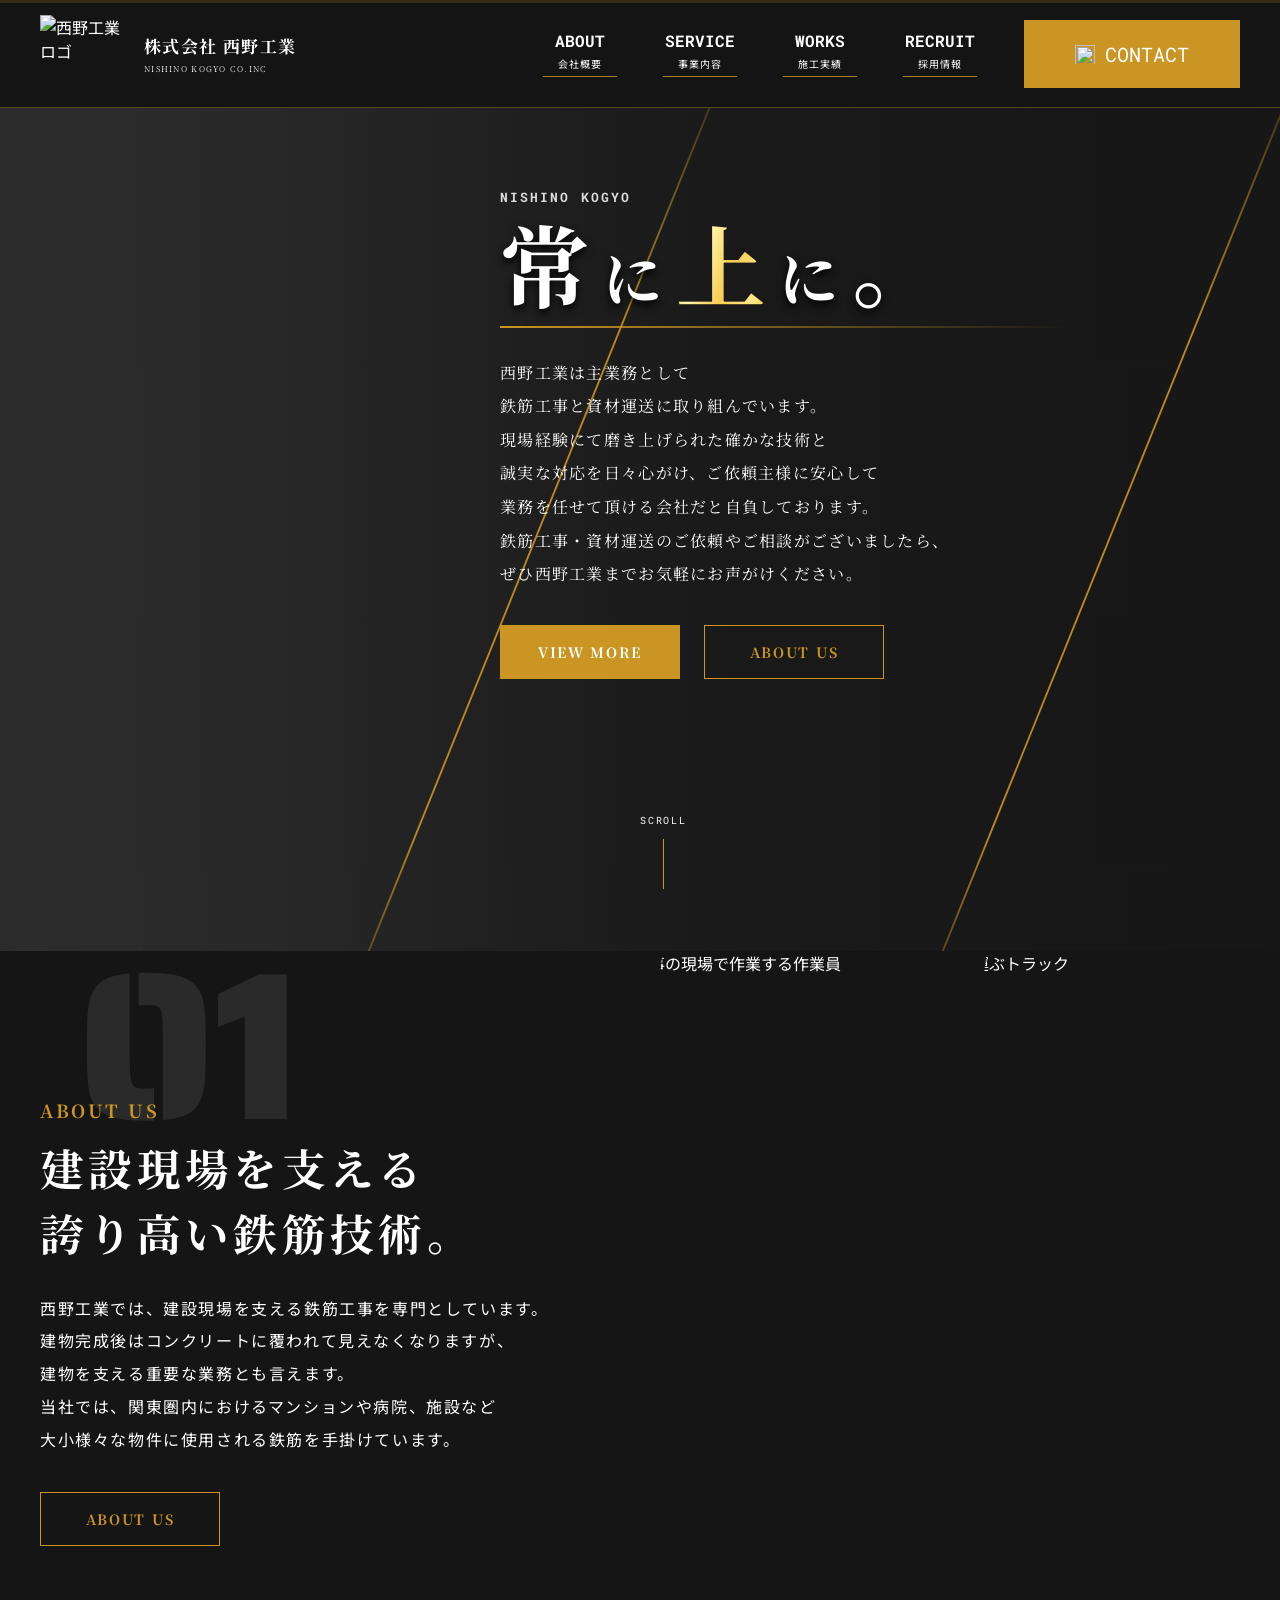
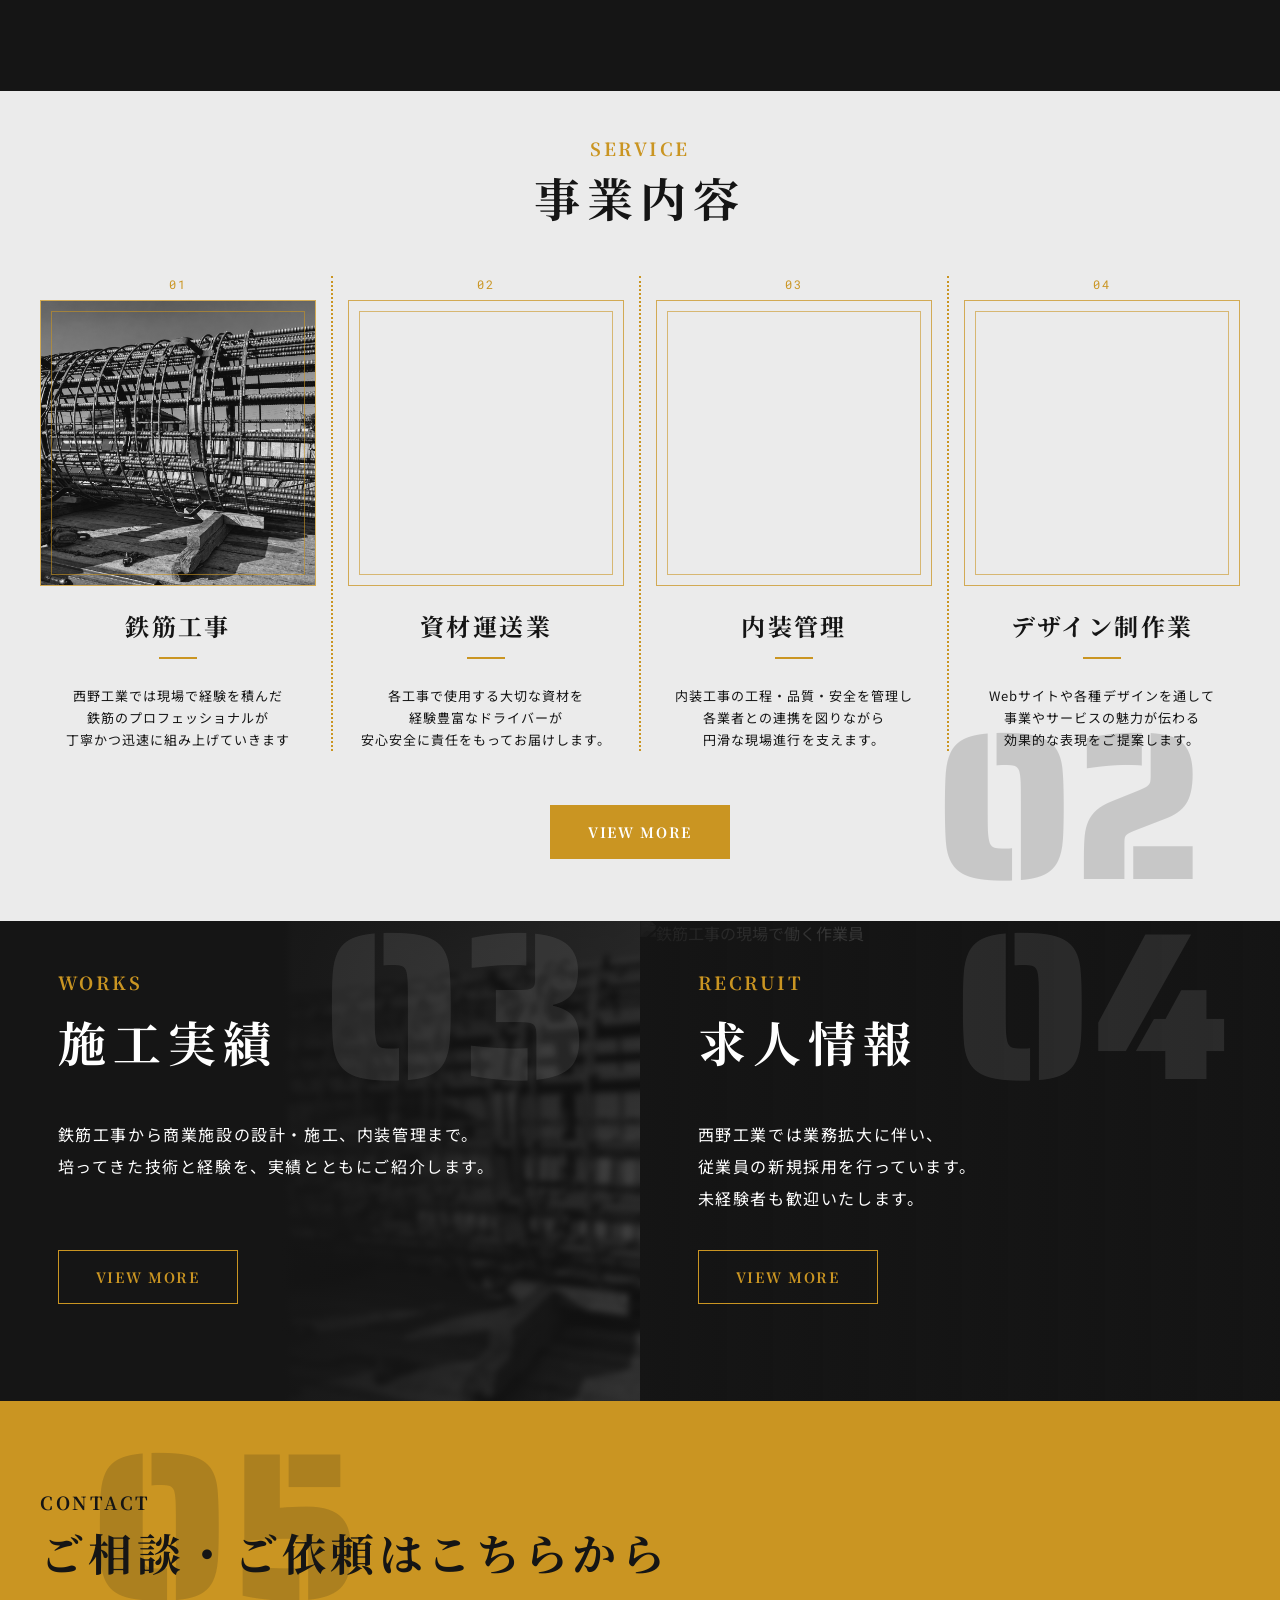
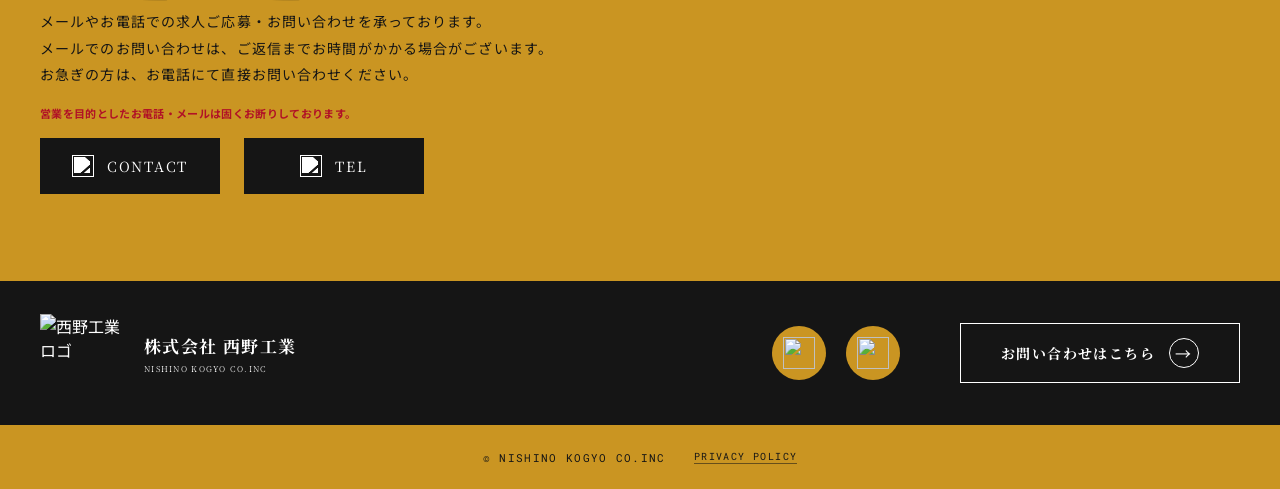
==== commit 7a256c64: "誤字修正した" ====
--- a/index.html
+++ b/index.html
@@ -95,7 +95,7 @@
     <section class="split-panels" aria-label="施工実績と求人情報">
       <article class="panel works-panel section-dark" id="works">
         <div class="panel-bg"></div><img src="assets/steel_mono.webp" alt="組み上げられた鉄筋" class="works-photo" loading="lazy" decoding="async"><div class="section-number">03</div>
-        <div class="panel-copy reveal"><p class="eyebrow">WORKS</p><h2>施工実績</h2><p>鉄筋工事から商業施設の設計・施工、内装監理まで。<br>培ってきた技術と経験を、実績とともにご紹介します。</p><a class="button button-outline" href="works.html">VIEW MORE</a></div>
+        <div class="panel-copy reveal"><p class="eyebrow">WORKS</p><h2>施工実績</h2><p>鉄筋工事から商業施設の設計・施工、内装管理まで。<br>培ってきた技術と経験を、実績とともにご紹介します。</p><a class="button button-outline" href="works.html">VIEW MORE</a></div>
       </article>
       <article class="panel recruit-panel section-dark" id="recruit">
         <img src="assets/worker.webp" alt="鉄筋工事の現場で働く作業員" class="panel-image" loading="lazy" decoding="async"><div class="section-number">04</div>
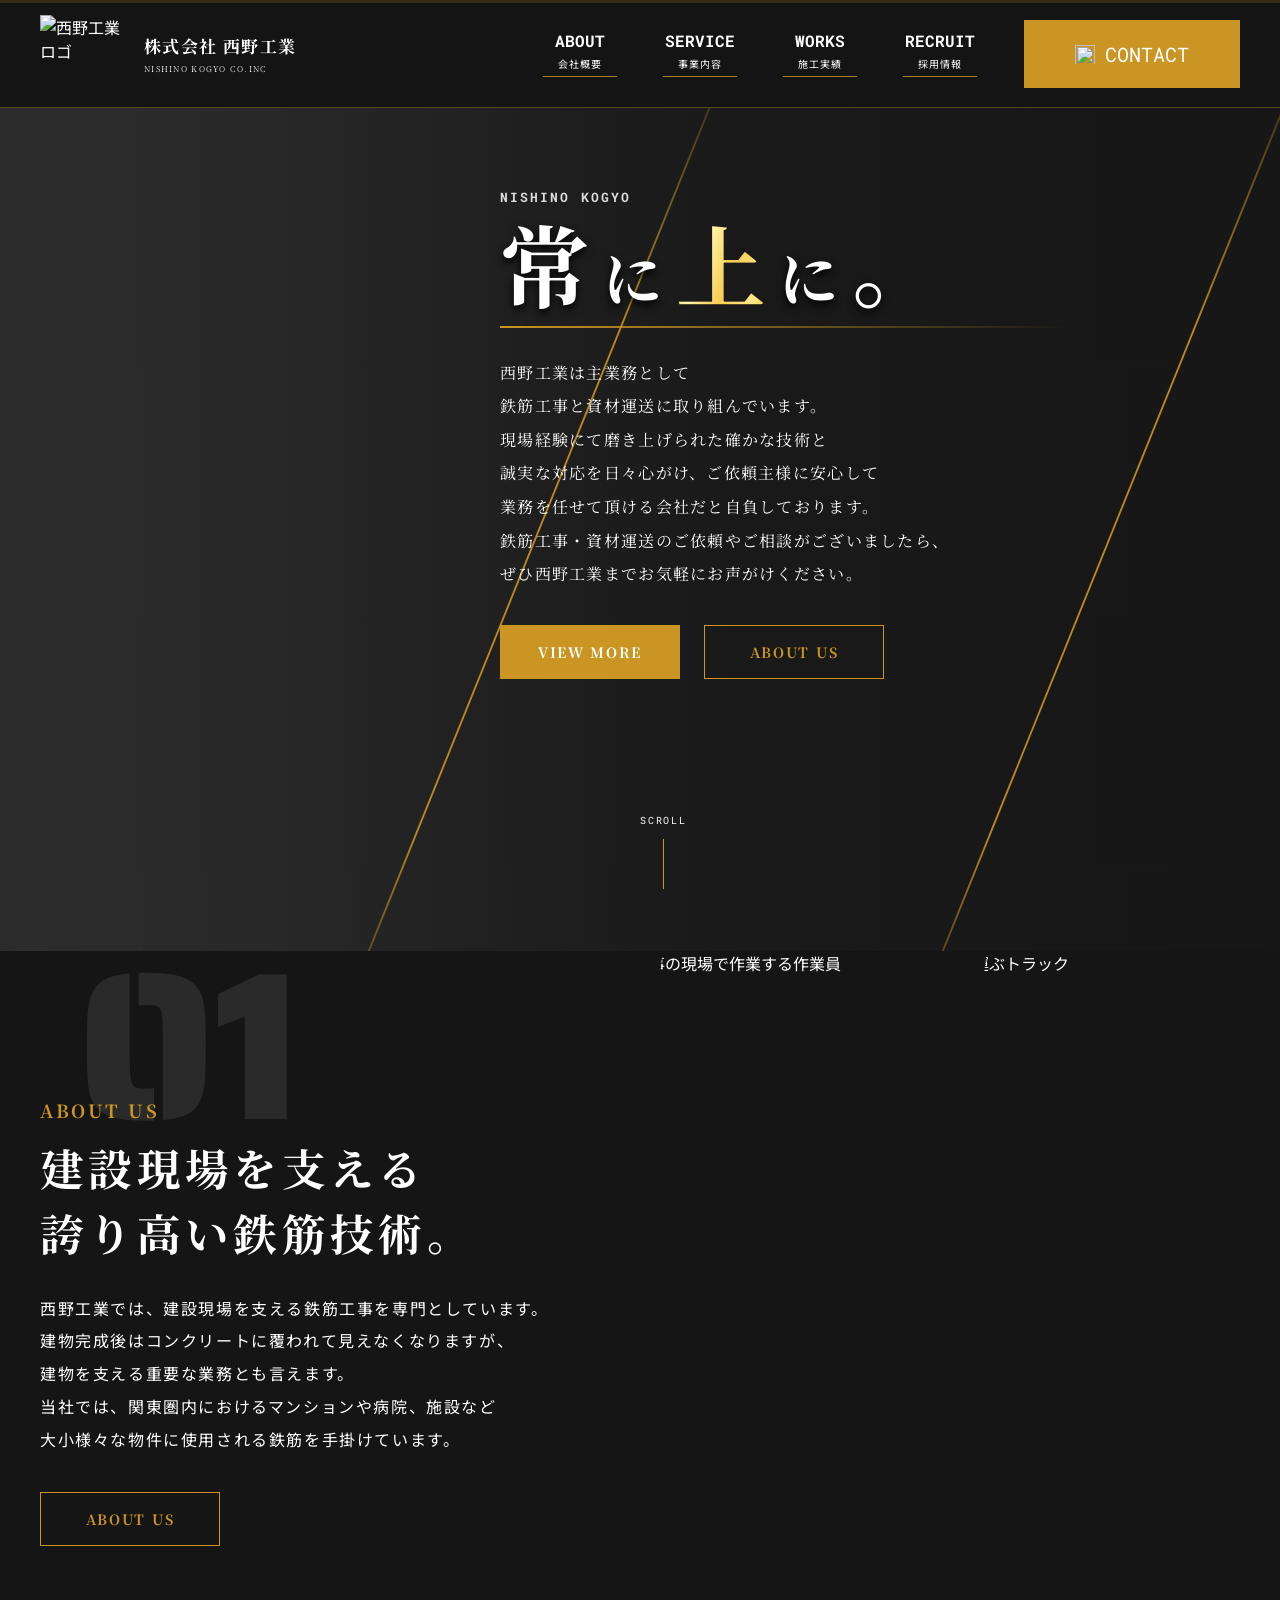
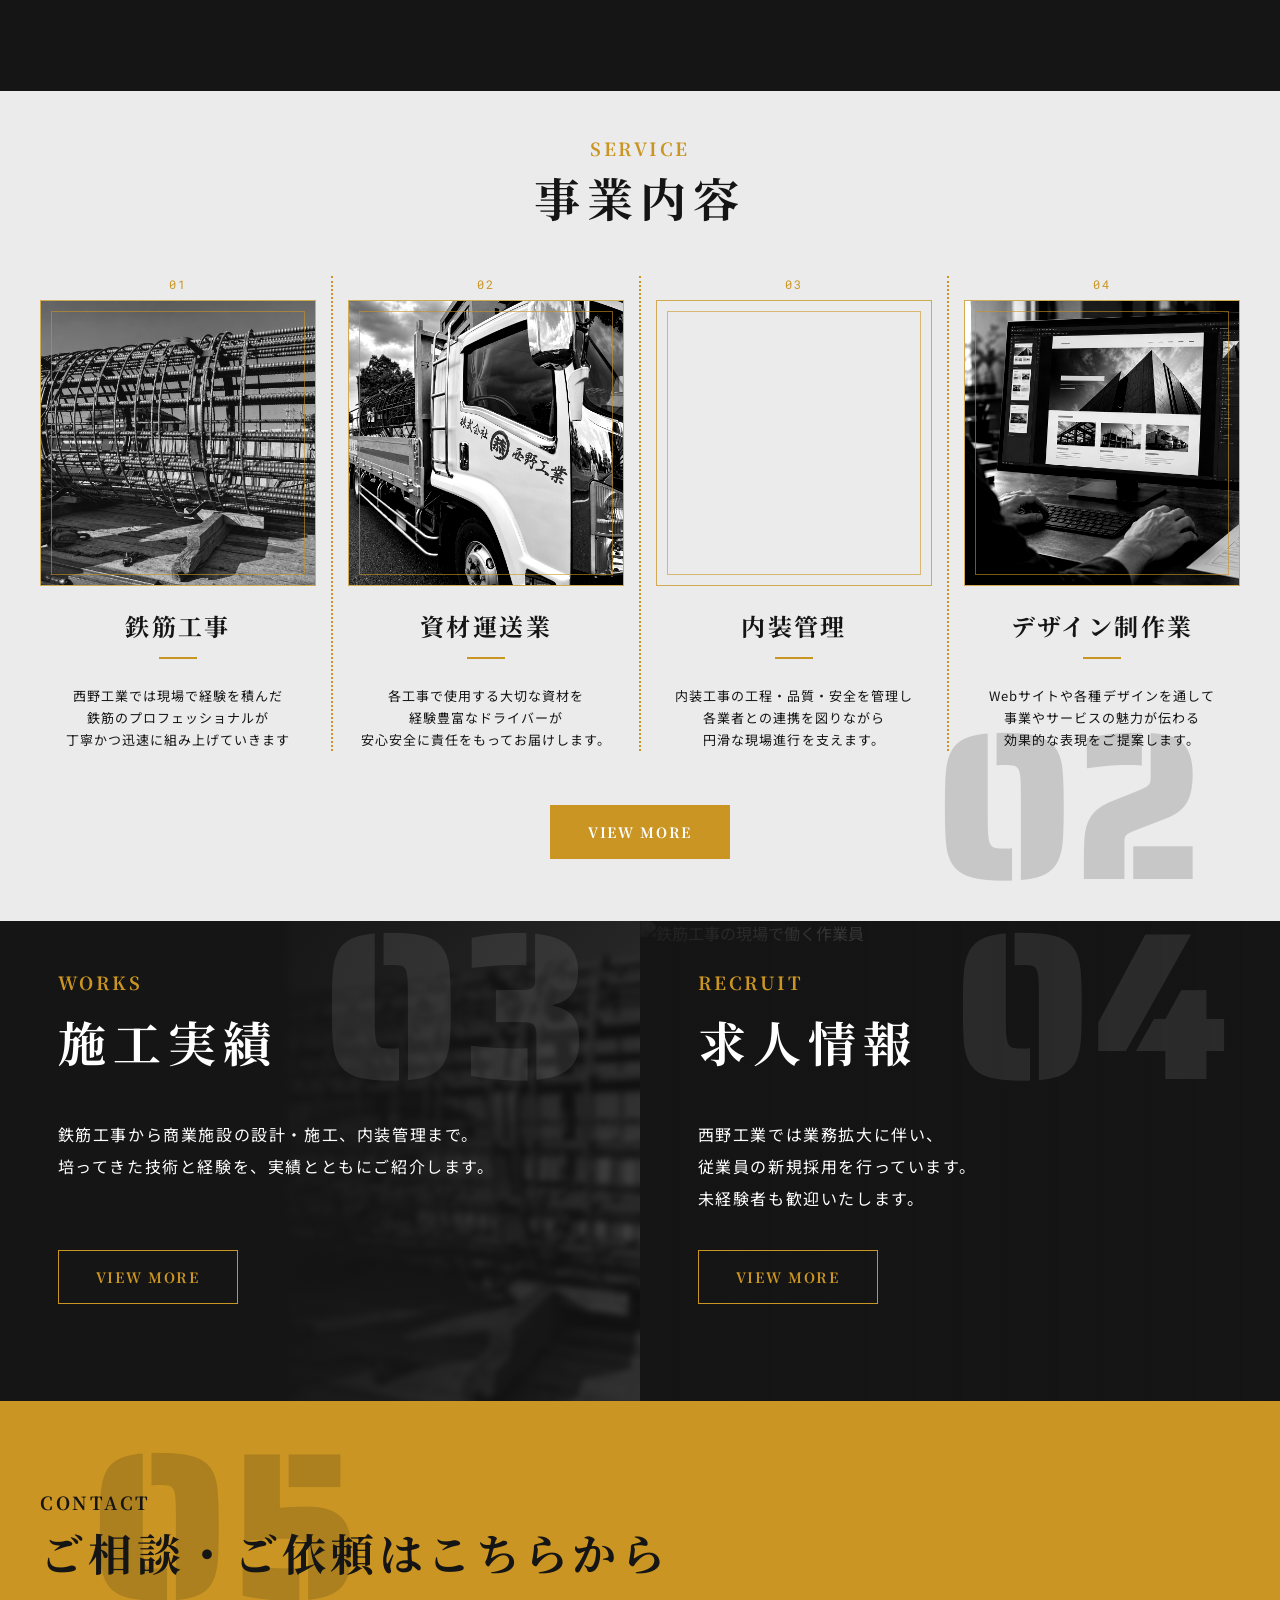
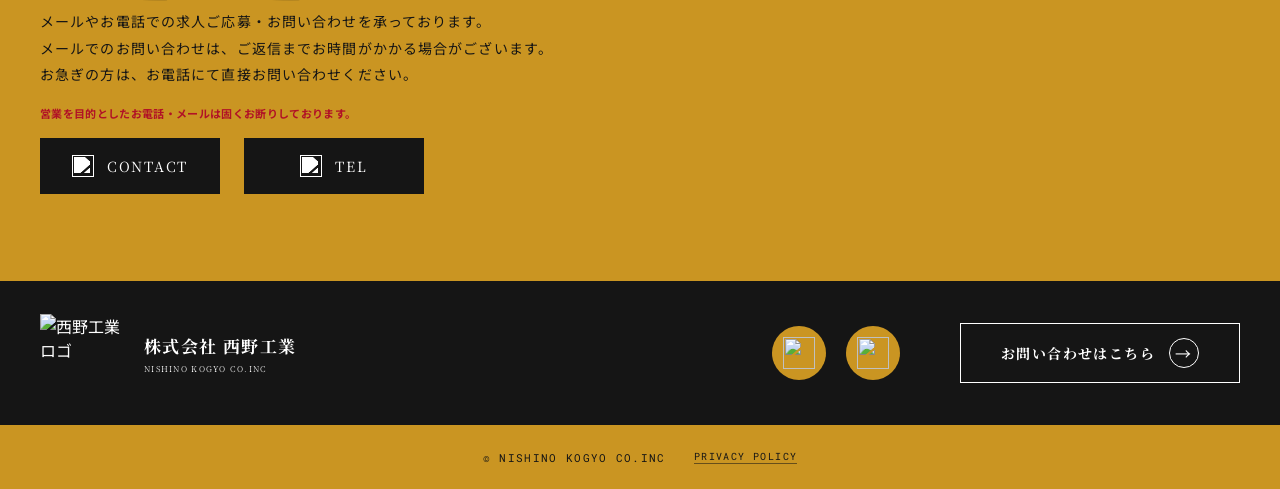
==== commit 9e435a6c: "URLからHTML拡張子を除去" ====
--- a/index.html
+++ b/index.html
@@ -36,13 +36,13 @@
     </a>
     <button class="menu-toggle" type="button" aria-label="メニューを開く" aria-expanded="false"><span></span><span></span><span></span></button>
     <nav class="main-nav" aria-label="メインナビゲーション">
-      <a class="menu-home" href="index.html" aria-label="TOPページへ戻る"><img src="assets/logo.webp" alt="西野工業ロゴ"><span>TOP PAGE</span></a>
-      <a href="about.html"><b>ABOUT</b><small>会社概要</small></a>
-      <a href="service.html"><b>SERVICE</b><small>事業内容</small></a>
-      <a href="works.html"><b>WORKS</b><small>施工実績</small></a>
-      <a href="recruit.html"><b>RECRUIT</b><small>採用情報</small></a>
+      <a class="menu-home" href="/" aria-label="TOPページへ戻る"><img src="assets/logo.webp" alt="西野工業ロゴ"><span>TOP PAGE</span></a>
+      <a href="/about"><b>ABOUT</b><small>会社概要</small></a>
+      <a href="/service"><b>SERVICE</b><small>事業内容</small></a>
+      <a href="/works"><b>WORKS</b><small>施工実績</small></a>
+      <a href="/recruit"><b>RECRUIT</b><small>採用情報</small></a>
 
-      <a class="nav-contact" href="contact.html"><img src="assets/icon-contact.svg" alt="">CONTACT</a>
+      <a class="nav-contact" href="/contact"><img src="assets/icon-contact.svg" alt="">CONTACT</a>
     </nav>
   </header>
 
@@ -57,9 +57,9 @@
         <h1 id="hero-title"><span>常</span><em>に</em><strong>上</strong><em>に</em><span>。</span></h1>
         <div class="hero-rule"></div>
         <p class="hero-lead">西野工業は主業務として<br>鉄筋工事と資材運送に取り組んでいます。<br>現場経験にて磨き上げられた確かな技術と<br>誠実な対応を日々心がけ、ご依頼主様に安心して<br>業務を任せて頂ける会社だと自負しております。<br>鉄筋工事・資材運送のご依頼やご相談がございましたら、<br>ぜひ西野工業までお気軽にお声がけください。</p>
-        <div class="hero-actions"><a class="button button-gold" href="service.html">VIEW MORE</a><a class="button button-outline" href="about.html">ABOUT US</a></div>
+        <div class="hero-actions"><a class="button button-gold" href="/service">VIEW MORE</a><a class="button button-outline" href="/about">ABOUT US</a></div>
       </div>
-      <a class="scroll-cue" href="about.html"><span>SCROLL</span><i></i></a>
+      <a class="scroll-cue" href="/about"><span>SCROLL</span><i></i></a>
     </section>
 
     <section class="about section-dark" id="about" aria-labelledby="about-title">
@@ -69,7 +69,7 @@
           <p class="eyebrow">ABOUT US</p>
           <h2 id="about-title">建設現場を支える<br>誇り高い鉄筋技術。</h2>
           <p>西野工業では、建設現場を支える鉄筋工事を専門としています。<br>建物完成後はコンクリートに覆われて見えなくなりますが、<br>建物を支える重要な業務とも言えます。<br>当社では、関東圏内におけるマンションや病院、施設など<br>大小様々な物件に使用される鉄筋を手掛けています。</p>
-          <a class="button button-outline" href="about.html">ABOUT US</a>
+          <a class="button button-outline" href="/about">ABOUT US</a>
         </div>
         <div class="about-visuals reveal">
           <figure class="angled-image about-worker"><img src="assets/about-wk.webp" alt="鉄筋工事の現場で作業する作業員" loading="lazy" decoding="async"></figure>
@@ -88,25 +88,25 @@
           <article class="service-card reveal"><div class="service-image"><img src="assets/interior.webp" alt="内装管理を行う室内" loading="lazy" decoding="async"></div><h3>内装管理</h3><p>内装工事の工程・品質・安全を管理し<br>各業者との連携を図りながら<br>円滑な現場進行を支えます。</p></article>
           <article class="service-card reveal"><div class="service-image"><img src="assets/design.webp" alt="Webサイトのデザイン制作画面" loading="lazy" decoding="async"></div><h3>デザイン制作業</h3><p>Webサイトや各種デザインを通して<br>事業やサービスの魅力が伝わる<br>効果的な表現をご提案します。</p></article>
         </div>
-        <div class="center-action"><a class="button button-gold" href="service.html">VIEW MORE</a></div>
+        <div class="center-action"><a class="button button-gold" href="/service">VIEW MORE</a></div>
       </div>
     </section>
 
     <section class="split-panels" aria-label="施工実績と求人情報">
       <article class="panel works-panel section-dark" id="works">
         <div class="panel-bg"></div><img src="assets/steel_mono.webp" alt="組み上げられた鉄筋" class="works-photo" loading="lazy" decoding="async"><div class="section-number">03</div>
-        <div class="panel-copy reveal"><p class="eyebrow">WORKS</p><h2>施工実績</h2><p>鉄筋工事から商業施設の設計・施工、内装管理まで。<br>培ってきた技術と経験を、実績とともにご紹介します。</p><a class="button button-outline" href="works.html">VIEW MORE</a></div>
+        <div class="panel-copy reveal"><p class="eyebrow">WORKS</p><h2>施工実績</h2><p>鉄筋工事から商業施設の設計・施工、内装管理まで。<br>培ってきた技術と経験を、実績とともにご紹介します。</p><a class="button button-outline" href="/works">VIEW MORE</a></div>
       </article>
       <article class="panel recruit-panel section-dark" id="recruit">
         <img src="assets/worker.webp" alt="鉄筋工事の現場で働く作業員" class="panel-image" loading="lazy" decoding="async"><div class="section-number">04</div>
-        <div class="panel-copy reveal"><p class="eyebrow">RECRUIT</p><h2>求人情報</h2><p>西野工業では業務拡大に伴い、<br>従業員の新規採用を行っています。<br>未経験者も歓迎いたします。</p><a class="button button-outline" href="recruit.html">VIEW MORE</a></div>
+        <div class="panel-copy reveal"><p class="eyebrow">RECRUIT</p><h2>求人情報</h2><p>西野工業では業務拡大に伴い、<br>従業員の新規採用を行っています。<br>未経験者も歓迎いたします。</p><a class="button button-outline" href="/recruit">VIEW MORE</a></div>
       </article>
     </section>
 
     <section class="contact" id="contact" aria-labelledby="contact-title">
       <div class="section-number section-number-dark">05</div>
       <div class="container contact-inner">
-        <div class="contact-copy reveal"><p class="eyebrow">CONTACT</p><h2 id="contact-title">ご相談・ご依頼は<span class="contact-heading-tail">こちらから</span></h2><p class="contact-lead"><span>メールやお電話での求人ご応募・お問い合わせを承っております。</span><span>メールでのお問い合わせは、ご返信までお時間がかかる場合がございます。</span><span>お急ぎの方は、お電話にて直接お問い合わせください。</span></p><p class="sales-warning contact-sales-warning">営業を目的としたお電話・メールは固くお断りしております。</p><div class="contact-actions"><a href="contact.html" class="contact-button"><img src="assets/icon-mail.svg" alt="">CONTACT</a><a href="tel:09011799115" class="contact-button"><img src="assets/icon-tel.svg" alt="">TEL</a></div></div>
+        <div class="contact-copy reveal"><p class="eyebrow">CONTACT</p><h2 id="contact-title">ご相談・ご依頼は<span class="contact-heading-tail">こちらから</span></h2><p class="contact-lead"><span>メールやお電話での求人ご応募・お問い合わせを承っております。</span><span>メールでのお問い合わせは、ご返信までお時間がかかる場合がございます。</span><span>お急ぎの方は、お電話にて直接お問い合わせください。</span></p><p class="sales-warning contact-sales-warning">営業を目的としたお電話・メールは固くお断りしております。</p><div class="contact-actions"><a href="/contact" class="contact-button"><img src="assets/icon-mail.svg" alt="">CONTACT</a><a href="tel:09011799115" class="contact-button"><img src="assets/icon-tel.svg" alt="">TEL</a></div></div>
         <img class="contact-dog" src="assets/contact-dog.webp" alt="封筒をくわえた犬のイメージ" loading="lazy" decoding="async">
       </div>
     </section>
@@ -116,9 +116,9 @@
     <div class="footer-main container">
       <a class="brand footer-brand" href="#top"><img src="assets/logo.webp" alt="西野工業ロゴ" class="brand-mark"><span class="brand-copy"><strong>株式会社 西野工業</strong><small>NISHINO KOGYO CO.INC</small></span></a>
       <div class="socials"><a href="https://www.facebook.com/profile.php?id=100064803365558#" target="_blank" rel="noopener noreferrer" aria-label="Facebook"><img src="assets/social-fb.svg" alt=""></a><a href="https://www.instagram.com/nishino.kogyo" target="_blank" rel="noopener noreferrer" aria-label="Instagram"><img src="assets/social-ig.svg" alt=""></a></div>
-      <a class="footer-contact-button" href="contact.html"><span>お問い合わせはこちら</span><span class="footer-contact-icon" aria-hidden="true">→</span></a>
+      <a class="footer-contact-button" href="/contact"><span>お問い合わせはこちら</span><span class="footer-contact-icon" aria-hidden="true">→</span></a>
     </div>
-    <div class="copyright"><span>© NISHINO KOGYO CO.INC</span><a href="privacy.html">PRIVACY POLICY</a></div>
+    <div class="copyright"><span>© NISHINO KOGYO CO.INC</span><a href="/privacy">PRIVACY POLICY</a></div>
   </footer>
   <script src="script.js?v=20260730-3"></script>
 </body>
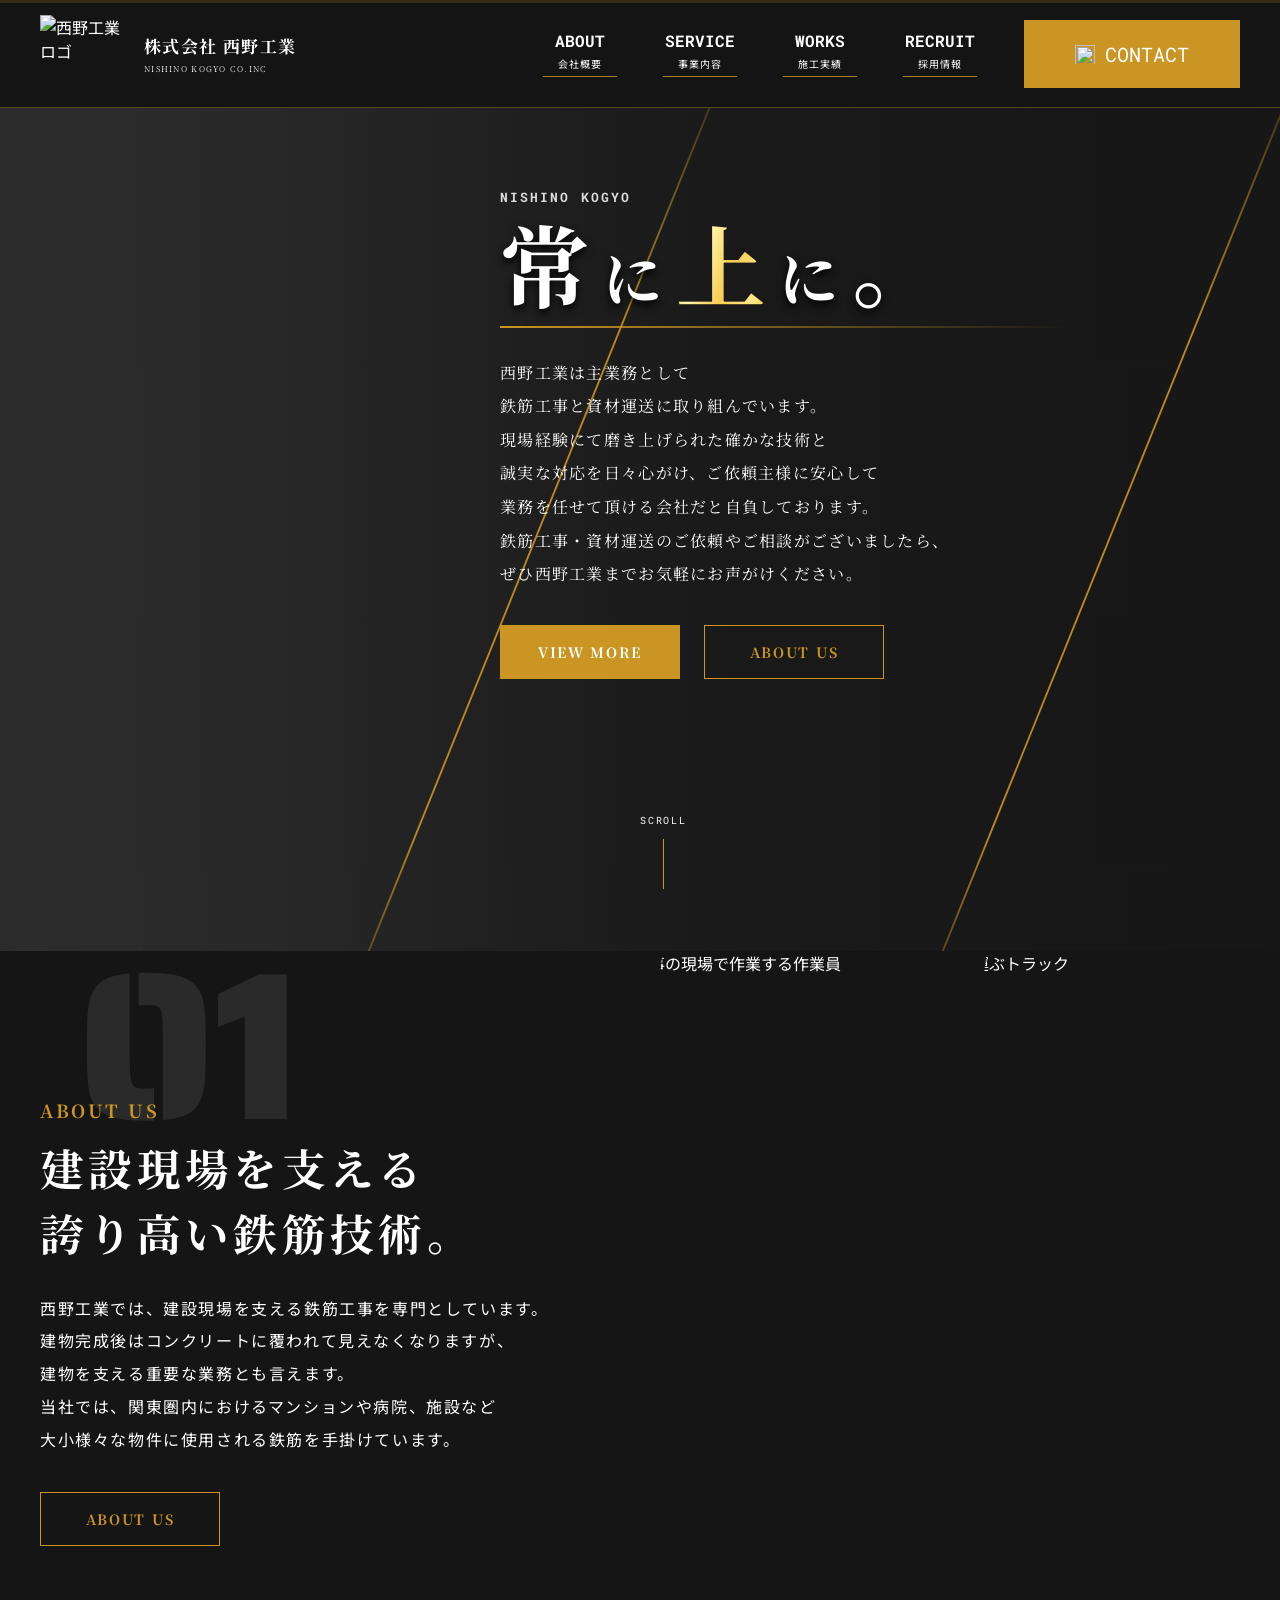
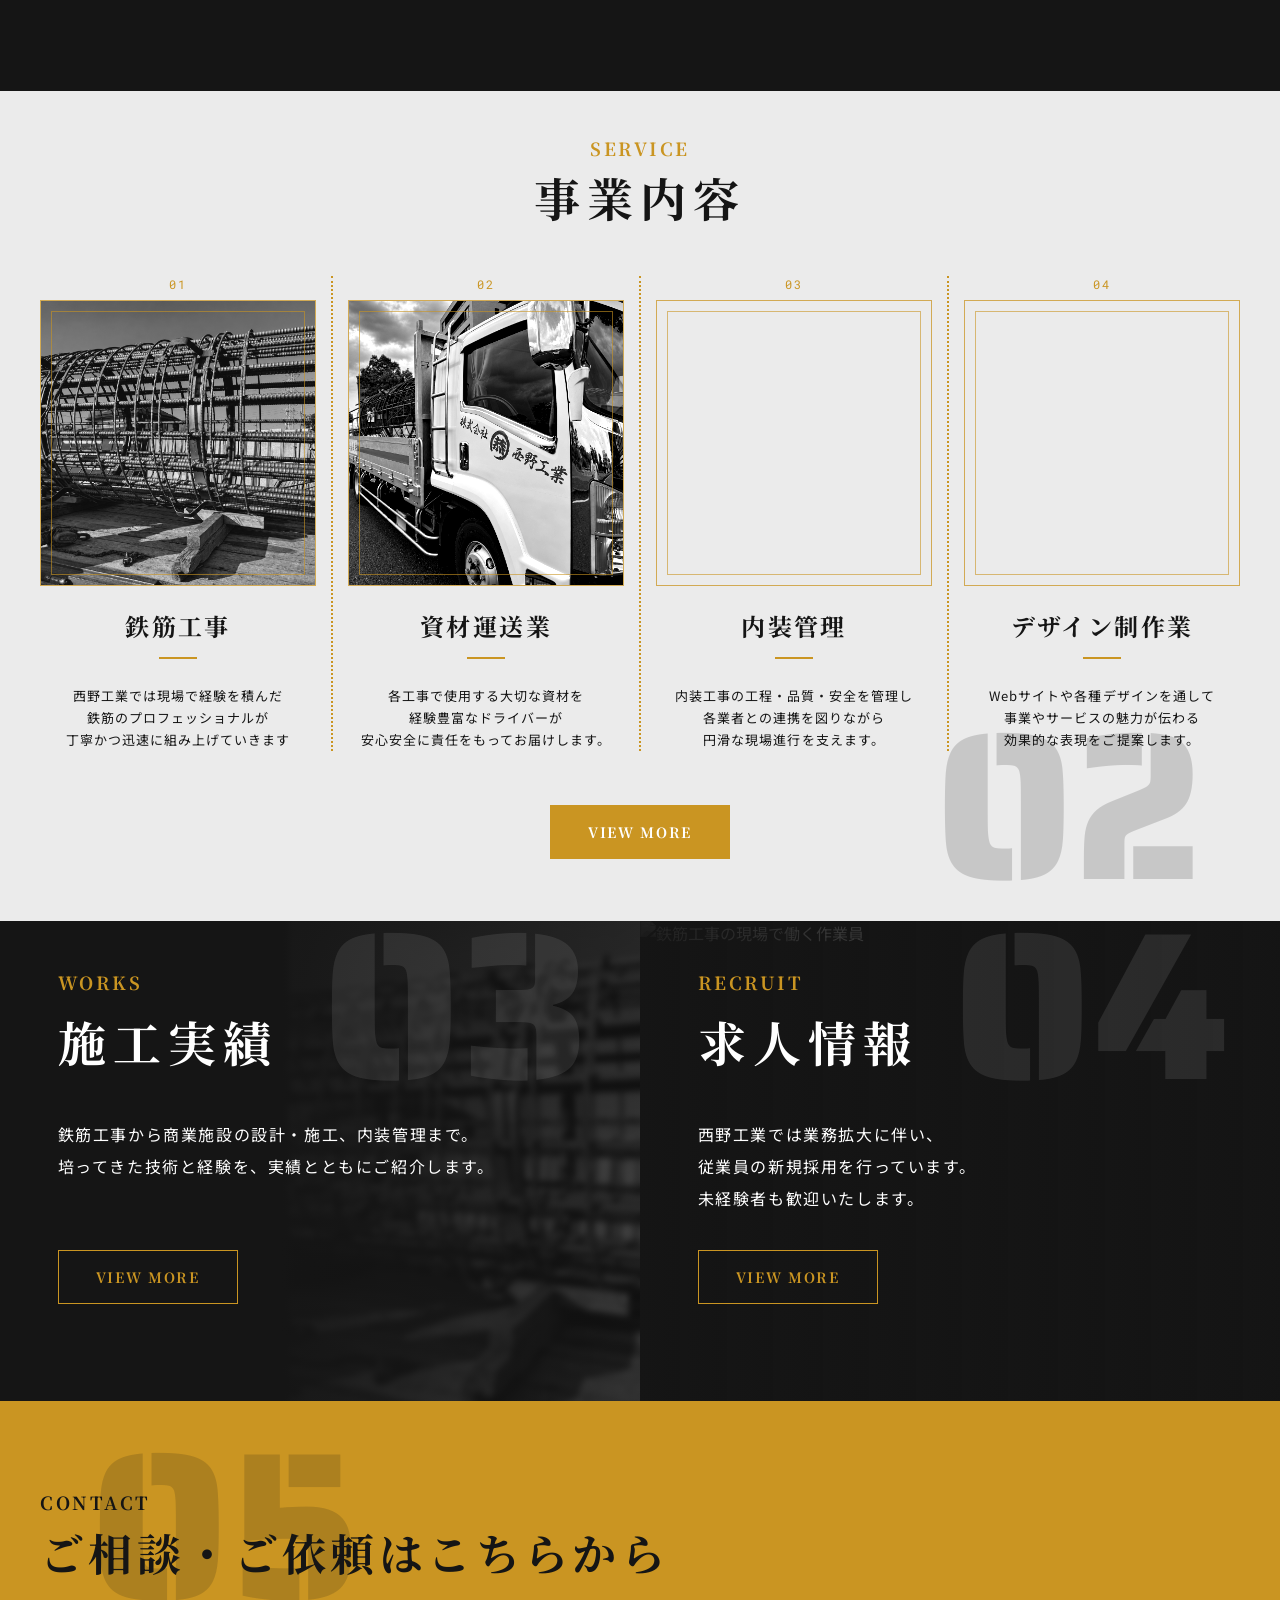
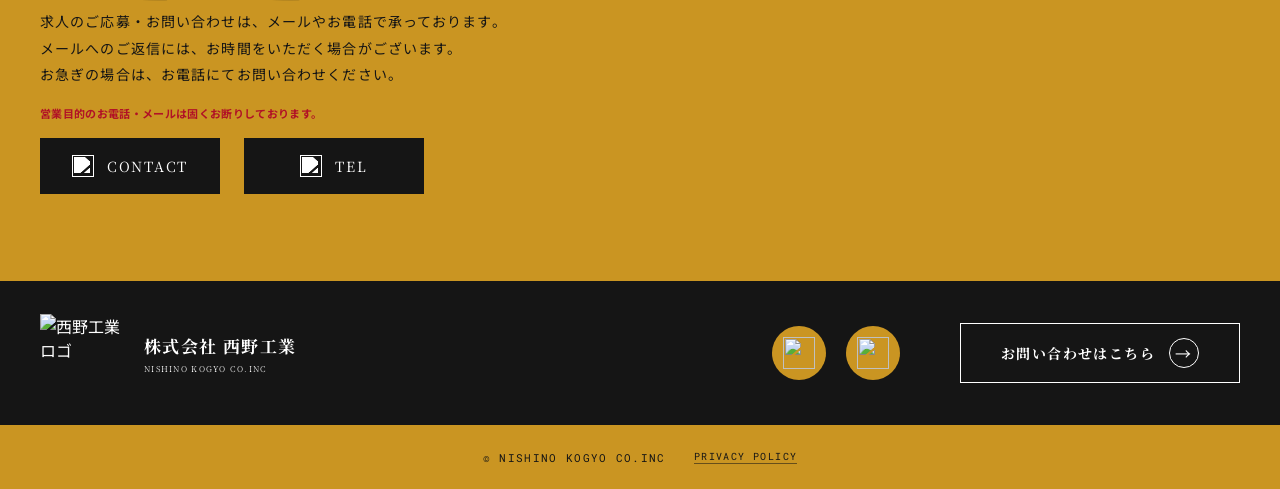
==== commit 43b4b019: "文字間修正を行った" ====
--- a/index.html
+++ b/index.html
@@ -25,9 +25,9 @@
   <link rel="preconnect" href="https://fonts.googleapis.com">
   <link rel="preconnect" href="https://fonts.gstatic.com" crossorigin>
   <link href="https://fonts.googleapis.com/css2?family=Noto+Sans+JP:wght@400;500;700&family=Noto+Serif+JP:wght@300;400;700;900&family=Roboto+Mono:wght@500;700&family=Saira+Stencil+One&display=swap" rel="stylesheet">
-  <link rel="stylesheet" href="styles.css?v=20261001-3">
+  <link rel="stylesheet" href="styles.css?v=20261001-5">
 </head>
-<body>
+<body class="home-page">
   <div class="scroll-progress" aria-hidden="true"><span></span></div>
   <header class="site-header" id="top">
     <a class="brand" href="/" aria-label="西野工業 トップへ">
@@ -95,7 +95,7 @@
     <section class="split-panels" aria-label="施工実績と求人情報">
       <article class="panel works-panel section-dark" id="works">
         <div class="panel-bg"></div><img src="assets/steel_mono.webp" alt="組み上げられた鉄筋" class="works-photo" loading="lazy" decoding="async"><div class="section-number">03</div>
-        <div class="panel-copy reveal"><p class="eyebrow">WORKS</p><h2>施工実績</h2><p>鉄筋工事から商業施設の設計・施工、内装管理まで。<br>培ってきた技術と経験を、実績とともにご紹介します。</p><a class="button button-outline" href="/works">VIEW MORE</a></div>
+        <div class="panel-copy reveal"><p class="eyebrow">WORKS</p><h2>施工実績</h2><p class="works-summary"><span>鉄筋工事から商業施設の<br class="mobile-copy-break">設計・施工、内装管理まで。</span><br><span>培ってきた技術と経験を、<br class="mobile-copy-break">実績とともにご紹介します。</span></p><a class="button button-outline" href="/works">VIEW MORE</a></div>
       </article>
       <article class="panel recruit-panel section-dark" id="recruit">
         <img src="assets/worker.webp" alt="鉄筋工事の現場で働く作業員" class="panel-image" loading="lazy" decoding="async"><div class="section-number">04</div>
@@ -106,7 +106,7 @@
     <section class="contact" id="contact" aria-labelledby="contact-title">
       <div class="section-number section-number-dark">05</div>
       <div class="container contact-inner">
-        <div class="contact-copy reveal"><p class="eyebrow">CONTACT</p><h2 id="contact-title">ご相談・ご依頼は<span class="contact-heading-tail">こちらから</span></h2><p class="contact-lead"><span>メールやお電話での求人ご応募・お問い合わせを承っております。</span><span>メールでのお問い合わせは、ご返信までお時間がかかる場合がございます。</span><span>お急ぎの方は、お電話にて直接お問い合わせください。</span></p><p class="sales-warning contact-sales-warning">営業を目的としたお電話・メールは固くお断りしております。</p><div class="contact-actions"><a href="/contact" class="contact-button"><img src="assets/icon-mail.svg" alt="">CONTACT</a><a href="tel:09011799115" class="contact-button"><img src="assets/icon-tel.svg" alt="">TEL</a></div></div>
+        <div class="contact-copy reveal"><p class="eyebrow">CONTACT</p><h2 id="contact-title">ご相談・ご依頼は<span class="contact-heading-tail">こちらから</span></h2><p class="contact-lead"><span>求人のご応募・お問い合わせは、<br class="mobile-copy-break">メールやお電話で承っております。</span><span>メールへのご返信には、<br class="mobile-copy-break">お時間をいただく場合がございます。</span><span>お急ぎの場合は、<br class="mobile-copy-break">お電話にてお問い合わせください。</span></p><p class="sales-warning contact-sales-warning">営業目的のお電話・メールは固くお断りしております。</p><div class="contact-actions"><a href="/contact" class="contact-button"><img src="assets/icon-mail.svg" alt="">CONTACT</a><a href="tel:09011799115" class="contact-button"><img src="assets/icon-tel.svg" alt="">TEL</a></div></div>
         <img class="contact-dog" src="assets/contact-dog.webp" alt="封筒をくわえた犬のイメージ" loading="lazy" decoding="async">
       </div>
     </section>
--- a/styles.css
+++ b/styles.css
@@ -428,3 +428,34 @@
   .footer-main .socials{align-self:center;justify-self:auto;justify-content:center}
   .footer-contact-button{display:none}
 }
+
+/* Home page: mobile copy spacing and a separate area for the contact image. */
+.home-page .mobile-copy-break{display:none}
+@media (max-width:760px){
+  .home-page .hero{height:auto;min-height:540px}
+  .home-page .hero-content{min-height:0;padding-top:60px;padding-bottom:36px}
+  .home-page .hero-lead{margin-bottom:32px}
+
+  .home-page #works{height:auto;min-height:360px}
+  .home-page #works .works-summary{max-width:28em;line-height:2;letter-spacing:.04em;text-wrap:wrap;line-break:strict}
+  .home-page .works-summary br{display:none}
+  .home-page .works-summary br.mobile-copy-break,
+  .home-page .contact .mobile-copy-break{display:block}
+  .home-page .works-summary span{display:block}
+  .home-page .works-summary span+span{margin-top:12px}
+
+  .home-page .contact{height:auto;min-height:0}
+  .home-page .contact-inner{height:auto;min-height:0;display:flex;flex-direction:column;align-items:stretch;padding:52px 0 0}
+  .home-page .contact-copy{width:100%}
+  .home-page .contact-copy>p.contact-lead{max-width:34em;margin:0 0 20px;line-height:1.95}
+  .home-page .contact-copy>p.contact-lead span{white-space:normal;text-wrap:wrap}
+  .home-page .contact-lead span+span{margin-top:12px}
+  .home-page .contact-copy>p.contact-sales-warning{max-width:34em;margin:0 0 24px;line-height:1.85;text-wrap:wrap}
+  .home-page .contact-actions{display:grid;grid-template-columns:repeat(2,minmax(0,1fr));gap:12px;max-width:360px}
+  .home-page .contact-button{min-width:0;width:100%;height:48px}
+  .home-page .contact-dog{position:relative;align-self:flex-end;flex:none;right:auto;bottom:auto;width:auto;max-width:100%;height:180px;object-fit:contain;margin:24px -20px -14px 0}
+}
+@media (max-width:760px) and (max-height:700px){
+  .home-page .hero-content{padding-top:44px}
+  .home-page .hero-lead{margin-bottom:28px}
+}
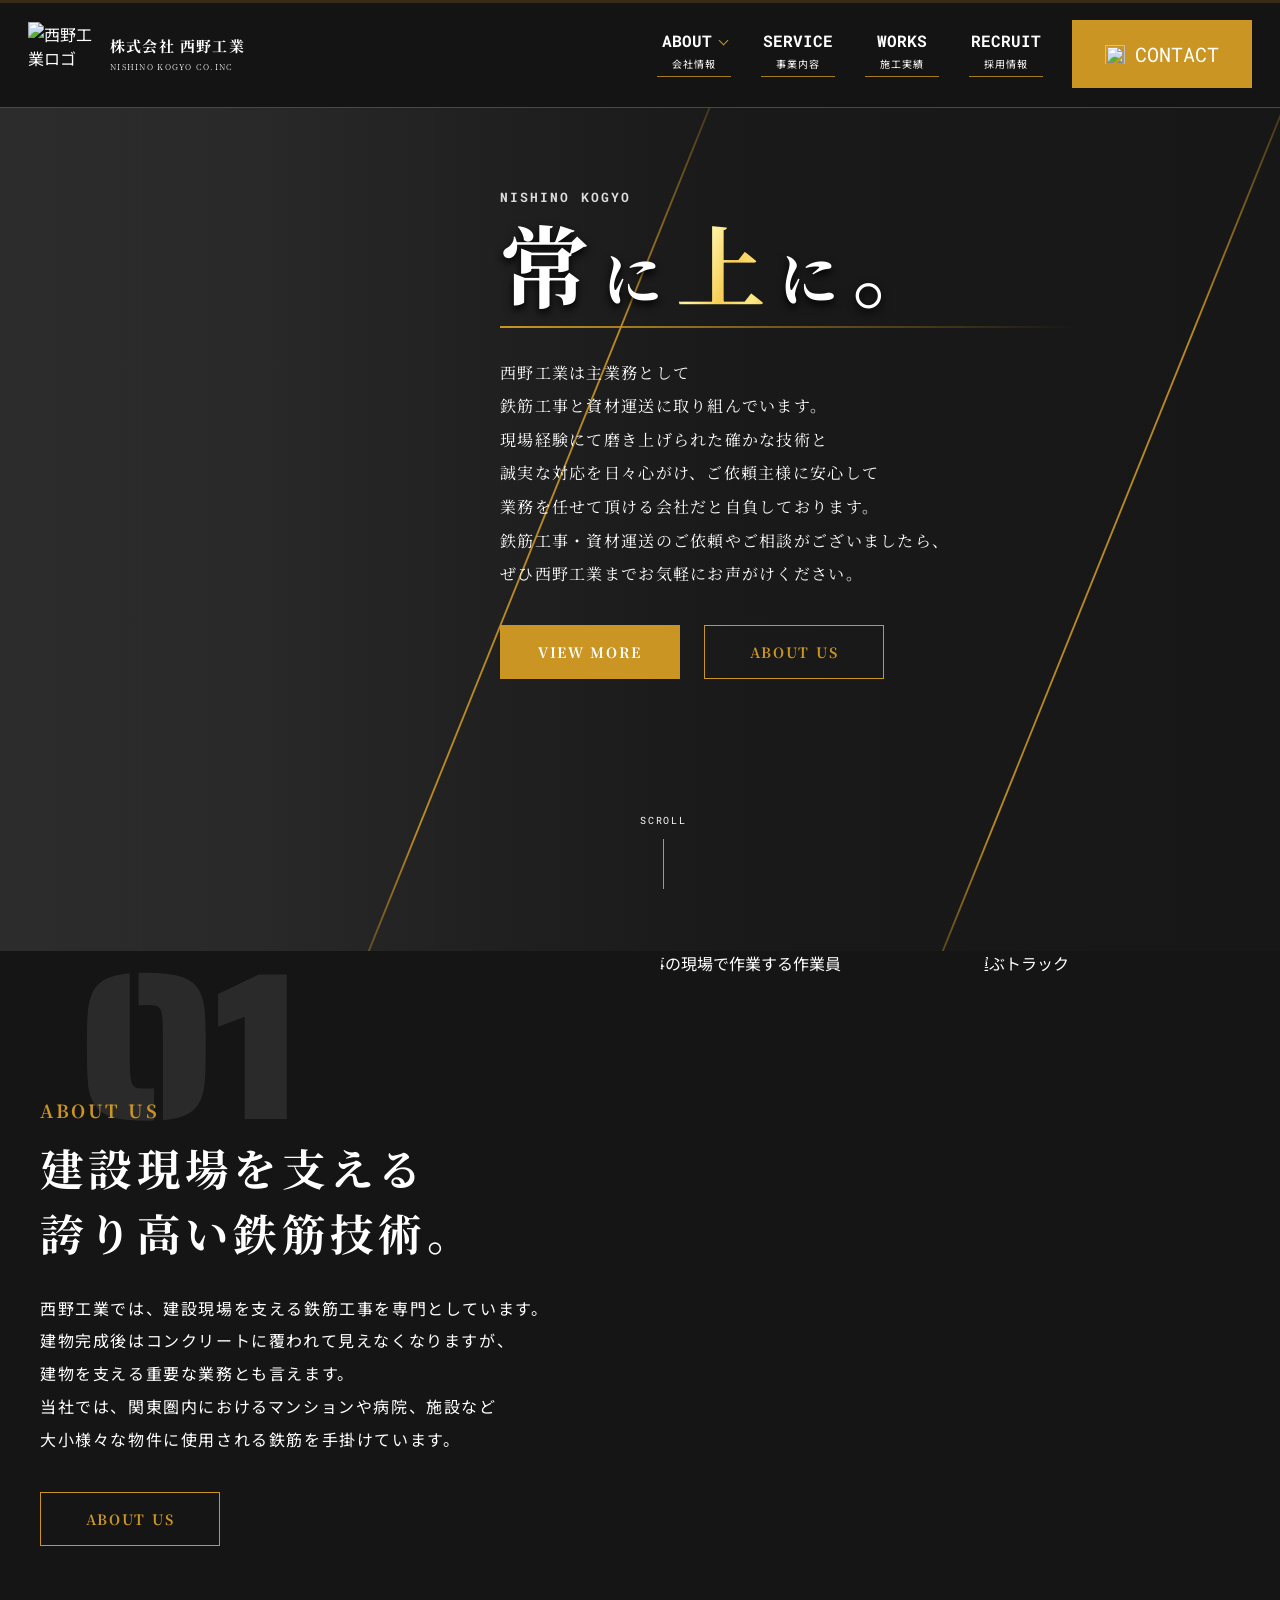
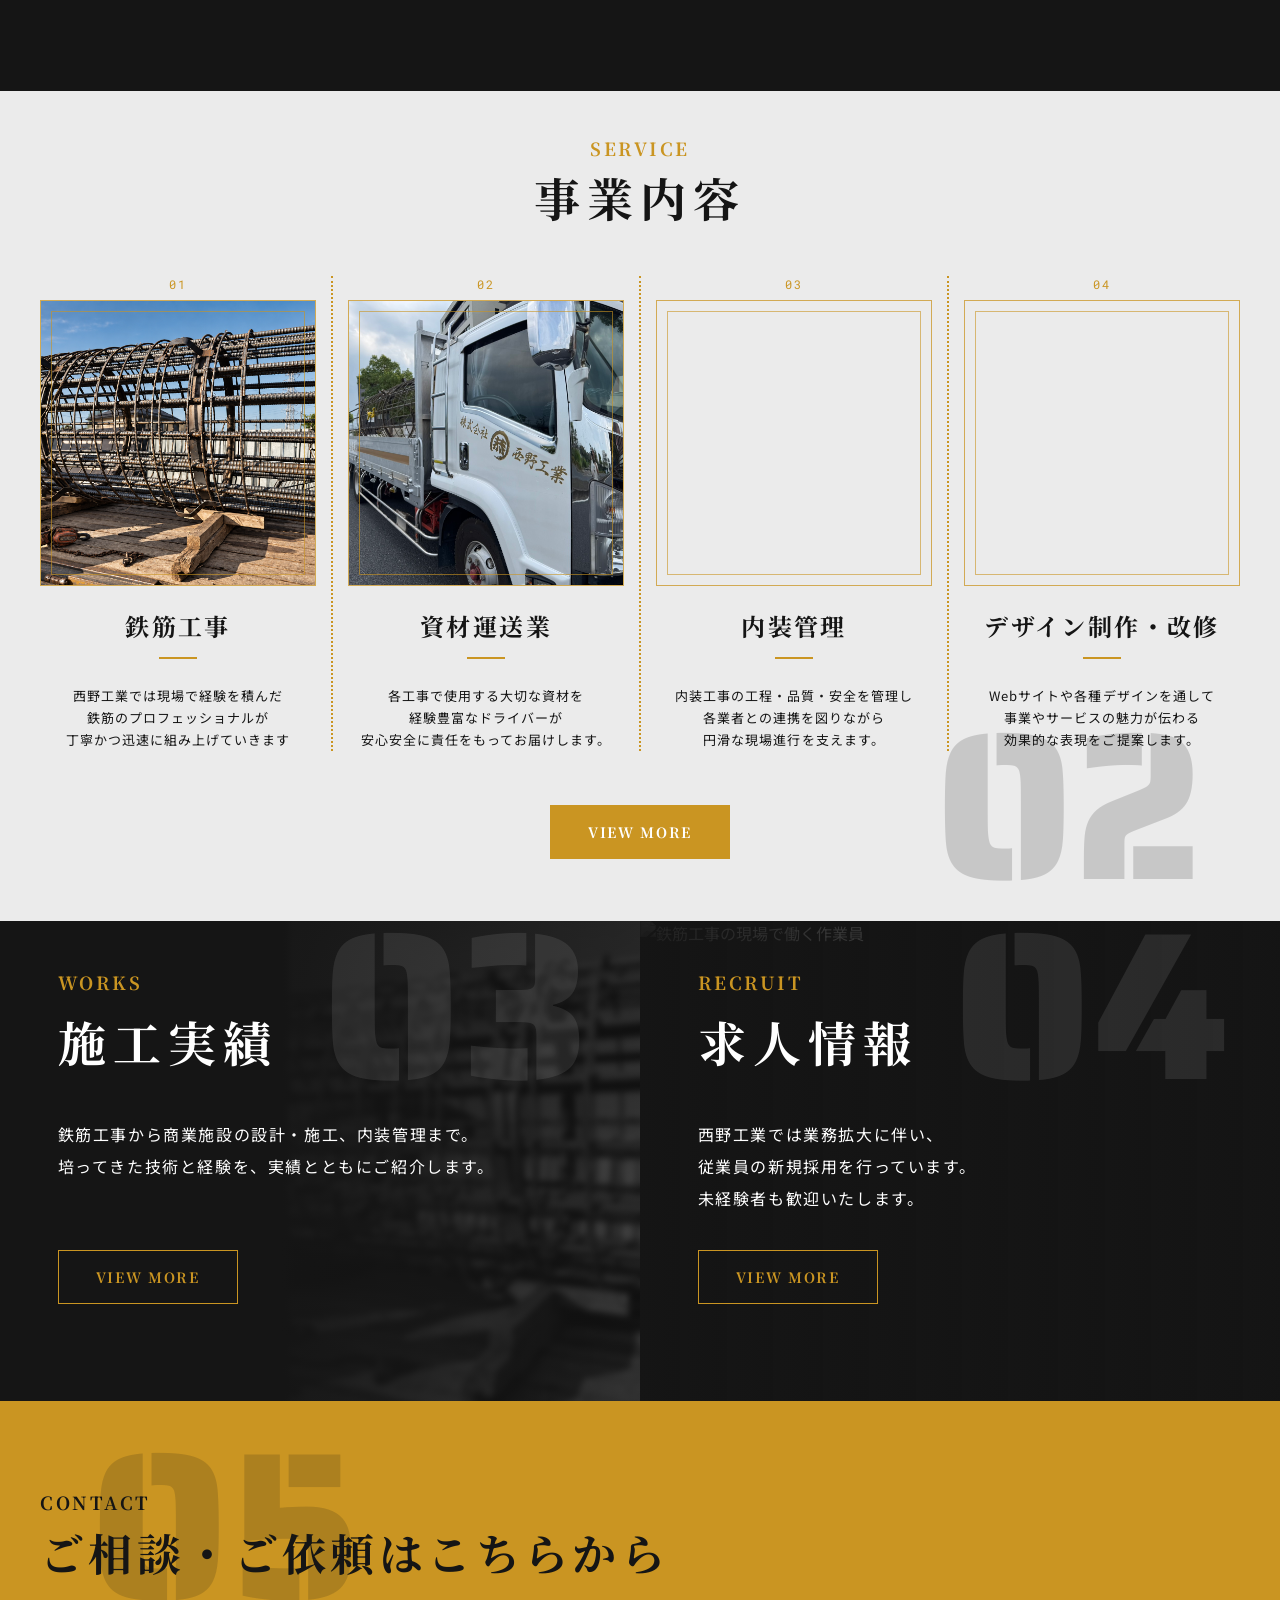
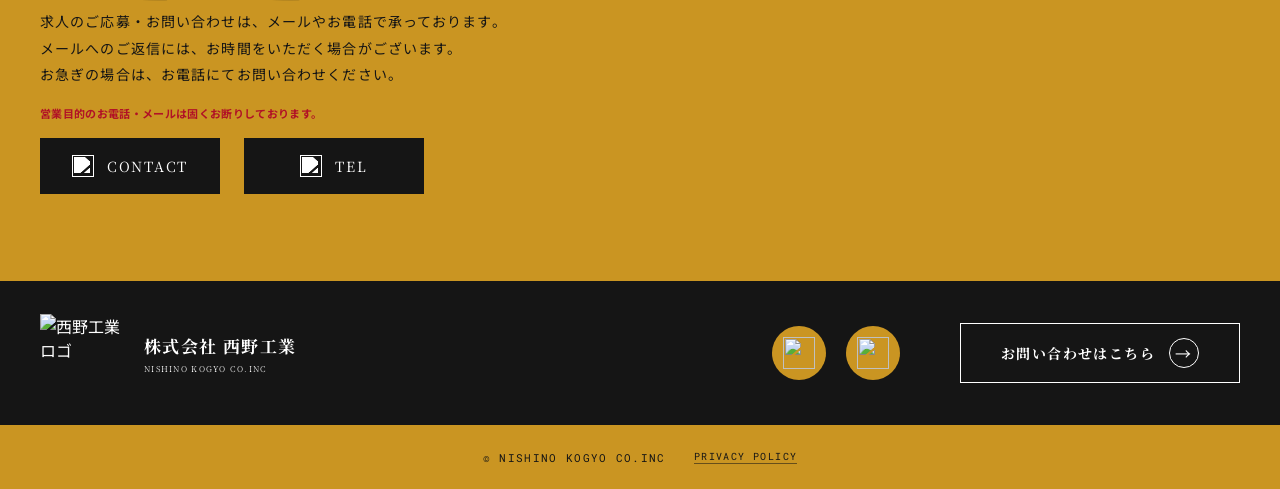
==== commit 1abec475: "内装管理の実績の追加・求人情報の文章の修正・社長メッセージページの追加・ドロップダウンメニューの追加をした" ====
--- a/index.html
+++ b/index.html
@@ -25,7 +25,7 @@
   <link rel="preconnect" href="https://fonts.googleapis.com">
   <link rel="preconnect" href="https://fonts.gstatic.com" crossorigin>
   <link href="https://fonts.googleapis.com/css2?family=Noto+Sans+JP:wght@400;500;700&family=Noto+Serif+JP:wght@300;400;700;900&family=Roboto+Mono:wght@500;700&family=Saira+Stencil+One&display=swap" rel="stylesheet">
-  <link rel="stylesheet" href="styles.css?v=20261001-5">
+  <link rel="stylesheet" href="styles.css?v=20261007-3">
 </head>
 <body class="home-page">
   <div class="scroll-progress" aria-hidden="true"><span></span></div>
@@ -37,7 +37,13 @@
     <button class="menu-toggle" type="button" aria-label="メニューを開く" aria-expanded="false"><span></span><span></span><span></span></button>
     <nav class="main-nav" aria-label="メインナビゲーション">
       <a class="menu-home" href="/" aria-label="TOPページへ戻る"><img src="assets/logo.webp" alt="西野工業ロゴ"><span>TOP PAGE</span></a>
-      <a href="/about"><b>ABOUT</b><small>会社概要</small></a>
+      <div class="nav-dropdown">
+        <button class="nav-dropdown-toggle" type="button" aria-expanded="false" aria-controls="about-submenu"><b>ABOUT</b><small>会社情報</small></button>
+        <div class="nav-submenu" id="about-submenu" hidden>
+          <a href="/about">会社情報</a>
+          <a href="/messege">社長メッセージ</a>
+        </div>
+      </div>
       <a href="/service"><b>SERVICE</b><small>事業内容</small></a>
       <a href="/works"><b>WORKS</b><small>施工実績</small></a>
       <a href="/recruit"><b>RECRUIT</b><small>採用情報</small></a>
@@ -83,10 +89,10 @@
       <div class="container">
         <div class="section-heading reveal"><p class="eyebrow">SERVICE</p><h2 id="service-title">事業内容</h2></div>
         <div class="service-grid">
-          <article class="service-card reveal"><div class="service-image"><img src="assets/steel_mono.webp" alt="組み上げられた鉄筋" loading="lazy" decoding="async"></div><h3>鉄筋工事</h3><p>西野工業では現場で経験を積んだ<br>鉄筋のプロフェッショナルが<br>丁寧かつ迅速に組み上げていきます</p></article>
-          <article class="service-card reveal"><div class="service-image"><img src="assets/track_front_mono.webp" alt="鉄筋資材を運ぶ西野工業のトラック" loading="lazy" decoding="async"></div><h3>資材運送業</h3><p>各工事で使用する大切な資材を<br>経験豊富なドライバーが<br>安心安全に責任をもってお届けします。</p></article>
-          <article class="service-card reveal"><div class="service-image"><img src="assets/interior.webp" alt="内装管理を行う室内" loading="lazy" decoding="async"></div><h3>内装管理</h3><p>内装工事の工程・品質・安全を管理し<br>各業者との連携を図りながら<br>円滑な現場進行を支えます。</p></article>
-          <article class="service-card reveal"><div class="service-image"><img src="assets/design.webp" alt="Webサイトのデザイン制作画面" loading="lazy" decoding="async"></div><h3>デザイン制作業</h3><p>Webサイトや各種デザインを通して<br>事業やサービスの魅力が伝わる<br>効果的な表現をご提案します。</p></article>
+          <article class="service-card reveal"><div class="service-image"><img src="assets/steel.webp" alt="組み上げられた鉄筋" loading="lazy" decoding="async"></div><h3>鉄筋工事</h3><p>西野工業では現場で経験を積んだ<br>鉄筋のプロフェッショナルが<br>丁寧かつ迅速に組み上げていきます</p></article>
+          <article class="service-card reveal"><div class="service-image"><img src="assets/track_front.webp" alt="鉄筋資材を運ぶ西野工業のトラック" loading="lazy" decoding="async"></div><h3>資材運送業</h3><p>各工事で使用する大切な資材を<br>経験豊富なドライバーが<br>安心安全に責任をもってお届けします。</p></article>
+          <article class="service-card reveal"><div class="service-image"><img src="assets/interior_color.webp" alt="内装管理を行う室内" loading="lazy" decoding="async"></div><h3>内装管理</h3><p>内装工事の工程・品質・安全を管理し<br>各業者との連携を図りながら<br>円滑な現場進行を支えます。</p></article>
+          <article class="service-card reveal"><div class="service-image"><img src="assets/design_color.webp" alt="Webサイトのデザイン制作画面" loading="lazy" decoding="async"></div><h3>デザイン制作・改修</h3><p>Webサイトや各種デザインを通して<br>事業やサービスの魅力が伝わる<br>効果的な表現をご提案します。</p></article>
         </div>
         <div class="center-action"><a class="button button-gold" href="/service">VIEW MORE</a></div>
       </div>
@@ -120,6 +126,6 @@
     </div>
     <div class="copyright"><span>© NISHINO KOGYO CO.INC</span><a href="/privacy">PRIVACY POLICY</a></div>
   </footer>
-  <script src="script.js?v=20260730-3"></script>
+  <script src="script.js?v=20261007-1"></script>
 </body>
 </html>
--- a/styles.css
+++ b/styles.css
@@ -1,5 +1,5 @@
 :root{--black:#151515;--gold:#ca9522;--light:#ebebeb;--white:#fff;--serif:'Noto Serif JP',serif;--sans:'Noto Sans JP',sans-serif;--mono:'Roboto Mono',monospace;--stencil:'Saira Stencil One',sans-serif}
-*{box-sizing:border-box}html{scroll-behavior:smooth}body{margin:0;background:var(--black);color:var(--white);font-family:var(--sans);overflow-x:hidden}a{color:inherit;text-decoration:none}img{display:block;max-width:100%}.container{width:min(1600px,calc(100% - 80px));margin:0 auto}.site-header{height:100px;background:rgba(21,21,21,.98);display:flex;align-items:center;padding:0 max(40px,calc((100% - 1600px)/2));position:relative;z-index:10;border-bottom:1px solid rgba(202,149,34,.4)}.brand{display:flex;align-items:center;gap:14px;flex:1;min-width:230px}.brand-mark{width:64px;height:52px;object-fit:contain}.brand-copy{display:flex;flex-direction:column;gap:5px;white-space:nowrap}.brand-copy strong{font-family:var(--serif);font-size:15px;font-weight:700;letter-spacing:.08em}.brand-copy small{font-family:var(--serif);font-size:8px;letter-spacing:.16em;font-weight:300}.main-nav{display:flex;align-items:stretch;height:100%;gap:0}.main-nav>a{min-width:104px;display:flex;flex-direction:column;justify-content:center;align-items:center;gap:5px;font-family:var(--mono);font-size:13px;position:relative}.main-nav>a:not(.nav-contact):after{content:"";width:74px;height:1px;background:var(--gold);opacity:.8}.main-nav b{font-size:16px}.main-nav small{font-family:var(--sans);font-size:10px;letter-spacing:.12em}.nav-contact{background:var(--gold);height:68px;align-self:center;min-width:200px!important;flex-direction:row!important;gap:10px!important;font-size:15px!important}.nav-contact img{width:20px;height:20px;object-fit:contain}.menu-toggle{display:none;background:none;border:0}.hero{height:843px;position:relative;isolation:isolate;overflow:hidden;background:#333}.hero-bg{position:absolute;inset:0;background:linear-gradient(90deg,rgba(21,21,21,.14),rgba(21,21,21,.55)),url('assets/hero-bg.webp') center 53%/cover no-repeat;mix-blend-mode:hard-light;z-index:-3}.hero:after{content:"";position:absolute;inset:0;background:linear-gradient(90deg,rgba(21,21,21,.05) 20%,rgba(21,21,21,.7) 58%,rgba(21,21,21,.72));z-index:-2}.hero-dog{position:absolute;z-index:-1;left:-8%;bottom:-13%;height:120%;width:auto;max-width:none;filter:contrast(1.03)}.hero-slash{position:absolute;top:-10%;bottom:-10%;width:2px;background:linear-gradient(180deg,transparent 0%,var(--gold) 30%,var(--gold) 80%,transparent);transform:skew(-22deg);opacity:.9}.slash-one{left:33%}.slash-two{right:13%}.hero-content{position:relative;margin-left:auto;width:min(800px,50%);padding:80px 5% 0 0}.eyebrow{font-family:var(--serif);color:var(--gold);font-size:18px;letter-spacing:.14em;margin:0 0 12px;font-weight:700}.hero-eyebrow{color:#ddd;font-family:var(--mono);font-size:13px;letter-spacing:.16em}.hero h1{font-family:var(--serif);font-size:clamp(56px,7vw,140px);font-weight:700;letter-spacing:.15em;line-height:1;margin:0 0 18px;text-shadow:0 4px 8px #000;white-space:nowrap}.hero h1 em{font-size:.66em;font-style:normal}.hero h1 strong{color:transparent;background:linear-gradient(110deg,#a56600,#ffe091,#ca9522);background-clip:text;-webkit-background-clip:text}.hero-rule{height:2px;background:linear-gradient(90deg,var(--gold),transparent);margin:0 0 28px}.hero-lead{font-family:var(--serif);font-size:16px;line-height:2.1;letter-spacing:.08em;margin:0 0 34px}.hero-actions,.contact-actions{display:flex;gap:24px}.button{height:54px;min-width:180px;padding:0 24px;display:inline-flex;align-items:center;justify-content:center;font-family:var(--serif);font-weight:700;font-size:14px;letter-spacing:.12em;transition:.25s ease;border:1px solid var(--gold)}.button:hover{transform:translateY(-3px);background:var(--gold);color:var(--black)}.button-gold{background:var(--gold);color:var(--white)}.button-outline{background:transparent;color:var(--gold)}.button-outline:hover{color:var(--black)}.scroll-cue{position:absolute;bottom:26px;left:50%;display:flex;flex-direction:column;align-items:center;gap:12px;font-family:var(--mono);font-size:10px;letter-spacing:.18em;color:#fff}.scroll-cue i{height:50px;width:1px;background:var(--gold)}.section-dark{background:var(--black)}.section-number{position:absolute;font-family:var(--stencil);font-size:210px;line-height:1;color:#fff;opacity:.09;pointer-events:none}.about{height:740px;position:relative;overflow:hidden}.about .section-number{left:6%;top:-10px}.about-inner{height:100%;display:flex;align-items:center;position:relative}.about-copy{width:54%;position:relative;z-index:2}.about-copy h2{font-family:var(--serif);font-size:clamp(34px,3.4vw,60px);line-height:1.5;letter-spacing:.1em;margin:0 0 26px}.about-copy>p:last-of-type{font-size:16px;line-height:2.05;letter-spacing:.1em;margin:0 0 36px}.about-visuals{height:100%;width:62%;position:absolute;right:-8%;top:0}.angled-image{position:absolute;overflow:hidden;clip-path:polygon(20% 0,100% 0,80% 100%,0 100%);margin:0}.angled-image img{height:100%;width:100%;object-fit:cover;filter:grayscale(1) contrast(1.15)}.about-worker{width:52%;height:88%;top:6%;left:12%;z-index:2}.about-truck{width:52%;height:88%;top:4%;right:1%}.section-light{background:var(--light);color:var(--black)}.service{height:770px;position:relative;overflow:hidden;padding:44px 0 50px}.section-number-dark{color:var(--black);opacity:.16}.service>.section-number{right:6%;bottom:10px}.section-heading{text-align:center}.section-heading .eyebrow{margin-bottom:3px}.section-heading h2{font-family:var(--serif);font-size:46px;letter-spacing:.15em;margin:0 0 46px}.service-grid{display:grid;grid-template-columns:repeat(3,1fr);gap:48px;max-width:1300px;margin:0 auto}.service-card{text-align:center;position:relative}.service-card:not(:last-child):after{content:"";position:absolute;right:-25px;top:0;height:100%;border-right:2px dotted var(--gold)}.service-image{height:286px;overflow:hidden;clip-path:polygon(7% 0,93% 0,100% 100%,0 100%);margin-bottom:22px}.service-image img{width:100%;height:100%;object-fit:cover;filter:grayscale(1) contrast(1.25)}.service-card h3{font-family:var(--serif);font-size:24px;letter-spacing:.1em;margin:0 0 12px}.service-card p{font-size:13px;line-height:1.7;letter-spacing:.08em;margin:0}.center-action{text-align:center;margin-top:34px}.center-action .button{height:54px}.split-panels{display:grid;grid-template-columns:1fr 1fr}.panel{height:480px;position:relative;overflow:hidden}.panel-bg,.panel-image{position:absolute;inset:0;width:100%;height:100%;object-fit:cover}.panel-bg{background:linear-gradient(90deg,rgba(21,21,21,.95),rgba(21,21,21,.55)),url('assets/works-bg.svg') center/cover no-repeat}.panel-image{opacity:.46;filter:grayscale(1);object-position:center}.panel:after{content:"";position:absolute;inset:0;background:linear-gradient(90deg,rgba(21,21,21,.9),rgba(21,21,21,.25));pointer-events:none}.panel .section-number{right:8%;top:-20px;z-index:1}.panel-copy{position:relative;z-index:2;padding:48px 9%;max-width:650px}.panel-copy h2{font-family:var(--serif);font-size:48px;letter-spacing:.15em;margin:0 0 42px}.panel-copy>p:not(.eyebrow){font-size:16px;line-height:2;letter-spacing:.1em;margin:0 0 36px}.contact{height:480px;position:relative;background:var(--gold);color:var(--black);overflow:hidden}.contact>.section-number{left:7%;top:20px}.contact-inner{height:100%;display:flex;align-items:center;position:relative}.contact-copy{position:relative;z-index:1}.contact-copy .eyebrow{color:var(--black);margin-bottom:5px}.contact-copy h2{font-family:var(--serif);font-size:44px;letter-spacing:.1em;margin:0 0 24px}.contact-copy>p:not(.eyebrow){font-size:14px;line-height:1.9;letter-spacing:.08em;margin:0 0 24px}.contact-button{background:var(--black);color:#fff;min-width:180px;height:56px;display:flex;align-items:center;justify-content:center;gap:13px;font-family:var(--serif);font-size:14px;letter-spacing:.12em;transition:.25s ease}.contact-button:hover{background:#fff;color:var(--black)}.contact-button img{width:22px;height:22px;object-fit:contain}.contact-dog{position:absolute;height:105%;width:auto;right:-1%;bottom:-18%;max-width:none}.site-footer{background:var(--black);color:#fff}.footer-main{height:144px;display:flex;align-items:center;gap:60px}.footer-brand{flex:1}.footer-brand .brand-mark{width:70px}.address{display:flex;flex-direction:column;gap:8px;font-family:var(--serif);letter-spacing:.1em;min-width:230px}.address b{font-size:12px}.address span{font-size:13px;line-height:1.6}.socials{display:flex;gap:20px}.socials a{width:42px;height:42px;background:#fff;border-radius:4px;padding:8px}.socials img{width:100%;height:100%;object-fit:contain}.copyright{height:64px;background:var(--gold);color:var(--black);display:flex;align-items:center;justify-content:center;font-family:var(--mono);font-size:11px;letter-spacing:.12em}.reveal{opacity:0;transform:translateY(24px);transition:opacity .7s ease,transform .7s ease}.reveal.is-visible{opacity:1;transform:none}
+*{box-sizing:border-box}html{scroll-behavior:smooth}body{margin:0;background:var(--black);color:var(--white);font-family:var(--sans);overflow-x:hidden}a{color:inherit;text-decoration:none}img{display:block;max-width:100%}.container{width:min(1600px,calc(100% - 80px));margin:0 auto}.site-header{height:100px;background:rgba(21,21,21,.98);display:flex;align-items:center;padding:0 max(40px,calc((100% - 1600px)/2));position:relative;z-index:10;border-bottom:1px solid rgba(202,149,34,.4)}.brand{display:flex;align-items:center;gap:14px;flex:1;min-width:230px}.brand-mark{width:64px;height:52px;object-fit:contain}.brand-copy{display:flex;flex-direction:column;gap:5px;white-space:nowrap}.brand-copy strong{font-family:var(--serif);font-size:15px;font-weight:700;letter-spacing:.08em}.brand-copy small{font-family:var(--serif);font-size:8px;letter-spacing:.16em;font-weight:300}.main-nav{display:flex;align-items:stretch;height:100%;gap:0}.main-nav>a{min-width:104px;display:flex;flex-direction:column;justify-content:center;align-items:center;gap:5px;font-family:var(--mono);font-size:13px;position:relative}.main-nav>a:not(.nav-contact):after{content:"";width:74px;height:1px;background:var(--gold);opacity:.8}.main-nav b{font-size:16px}.main-nav small{font-family:var(--sans);font-size:10px;letter-spacing:.12em}.nav-contact{background:var(--gold);height:68px;align-self:center;min-width:200px!important;flex-direction:row!important;gap:10px!important;font-size:15px!important}.nav-contact img{width:20px;height:20px;object-fit:contain}.menu-toggle{display:none;background:none;border:0}.hero{height:843px;position:relative;isolation:isolate;overflow:hidden;background:#333}.hero-bg{position:absolute;inset:0;background:linear-gradient(90deg,rgba(21,21,21,.14),rgba(21,21,21,.55)),url('assets/hero-bg.webp') center 53%/cover no-repeat;mix-blend-mode:hard-light;z-index:-3}.hero:after{content:"";position:absolute;inset:0;background:linear-gradient(90deg,rgba(21,21,21,.05) 20%,rgba(21,21,21,.7) 58%,rgba(21,21,21,.72));z-index:-2}.hero-dog{position:absolute;z-index:-1;left:-8%;bottom:-13%;height:120%;width:auto;max-width:none;filter:contrast(1.03)}.hero-slash{position:absolute;top:-10%;bottom:-10%;width:2px;background:linear-gradient(180deg,transparent 0%,var(--gold) 30%,var(--gold) 80%,transparent);transform:skew(-22deg);opacity:.9}.slash-one{left:33%}.slash-two{right:13%}.hero-content{position:relative;margin-left:auto;width:min(800px,50%);padding:80px 5% 0 0}.eyebrow{font-family:var(--serif);color:var(--gold);font-size:18px;letter-spacing:.14em;margin:0 0 12px;font-weight:700}.hero-eyebrow{color:#ddd;font-family:var(--mono);font-size:13px;letter-spacing:.16em}.hero h1{font-family:var(--serif);font-size:clamp(56px,7vw,140px);font-weight:700;letter-spacing:.15em;line-height:1;margin:0 0 18px;text-shadow:0 4px 8px #000;white-space:nowrap}.hero h1 em{font-size:.66em;font-style:normal}.hero h1 strong{color:transparent;background:linear-gradient(110deg,#a56600,#ffe091,#ca9522);background-clip:text;-webkit-background-clip:text}.hero-rule{height:2px;background:linear-gradient(90deg,var(--gold),transparent);margin:0 0 28px}.hero-lead{font-family:var(--serif);font-size:16px;line-height:2.1;letter-spacing:.08em;margin:0 0 34px}.hero-actions,.contact-actions{display:flex;gap:24px}.button{height:54px;min-width:180px;padding:0 24px;display:inline-flex;align-items:center;justify-content:center;font-family:var(--serif);font-weight:700;font-size:14px;letter-spacing:.12em;transition:.25s ease;border:1px solid var(--gold)}.button:hover{transform:translateY(-3px);background:var(--gold);color:var(--black)}.button-gold{background:var(--gold);color:var(--white)}.button-outline{background:transparent;color:var(--gold)}.button-outline:hover{color:var(--black)}.scroll-cue{position:absolute;bottom:26px;left:50%;display:flex;flex-direction:column;align-items:center;gap:12px;font-family:var(--mono);font-size:10px;letter-spacing:.18em;color:#fff}.scroll-cue i{height:50px;width:1px;background:var(--gold)}.section-dark{background:var(--black)}.section-number{position:absolute;font-family:var(--stencil);font-size:210px;line-height:1;color:#fff;opacity:.09;pointer-events:none}.about{height:740px;position:relative;overflow:hidden}.about .section-number{left:6%;top:-10px}.about-inner{height:100%;display:flex;align-items:center;position:relative}.about-copy{width:54%;position:relative;z-index:2}.about-copy h2{font-family:var(--serif);font-size:clamp(34px,3.4vw,60px);line-height:1.5;letter-spacing:.1em;margin:0 0 26px}.about-copy>p:last-of-type{font-size:16px;line-height:2.05;letter-spacing:.1em;margin:0 0 36px}.about-visuals{height:100%;width:62%;position:absolute;right:-8%;top:0}.angled-image{position:absolute;overflow:hidden;clip-path:polygon(20% 0,100% 0,80% 100%,0 100%);margin:0}.angled-image img{height:100%;width:100%;object-fit:cover;filter:grayscale(1) contrast(1.15)}.about-worker{width:52%;height:88%;top:6%;left:12%;z-index:2}.about-truck{width:52%;height:88%;top:4%;right:1%}.section-light{background:var(--light);color:var(--black)}.service{height:770px;position:relative;overflow:hidden;padding:44px 0 50px}.section-number-dark{color:var(--black);opacity:.16}.service>.section-number{right:6%;bottom:10px}.section-heading{text-align:center}.section-heading .eyebrow{margin-bottom:3px}.section-heading h2{font-family:var(--serif);font-size:46px;letter-spacing:.15em;margin:0 0 46px}.service-grid{display:grid;grid-template-columns:repeat(3,1fr);gap:48px;max-width:1300px;margin:0 auto}.service-card{text-align:center;position:relative}.service-card:not(:last-child):after{content:"";position:absolute;right:-25px;top:0;height:100%;border-right:2px dotted var(--gold)}.service-image{height:286px;overflow:hidden;clip-path:polygon(7% 0,93% 0,100% 100%,0 100%);margin-bottom:22px}.service-image img{width:100%;height:100%;object-fit:cover}.service-card h3{font-family:var(--serif);font-size:24px;letter-spacing:.1em;margin:0 0 12px}.service-card p{font-size:13px;line-height:1.7;letter-spacing:.08em;margin:0}.center-action{text-align:center;margin-top:34px}.center-action .button{height:54px}.split-panels{display:grid;grid-template-columns:1fr 1fr}.panel{height:480px;position:relative;overflow:hidden}.panel-bg,.panel-image{position:absolute;inset:0;width:100%;height:100%;object-fit:cover}.panel-bg{background:linear-gradient(90deg,rgba(21,21,21,.95),rgba(21,21,21,.55)),url('assets/works-bg.svg') center/cover no-repeat}.panel-image{opacity:.46;filter:grayscale(1);object-position:center}.panel:after{content:"";position:absolute;inset:0;background:linear-gradient(90deg,rgba(21,21,21,.9),rgba(21,21,21,.25));pointer-events:none}.panel .section-number{right:8%;top:-20px;z-index:1}.panel-copy{position:relative;z-index:2;padding:48px 9%;max-width:650px}.panel-copy h2{font-family:var(--serif);font-size:48px;letter-spacing:.15em;margin:0 0 42px}.panel-copy>p:not(.eyebrow){font-size:16px;line-height:2;letter-spacing:.1em;margin:0 0 36px}.contact{height:480px;position:relative;background:var(--gold);color:var(--black);overflow:hidden}.contact>.section-number{left:7%;top:20px}.contact-inner{height:100%;display:flex;align-items:center;position:relative}.contact-copy{position:relative;z-index:1}.contact-copy .eyebrow{color:var(--black);margin-bottom:5px}.contact-copy h2{font-family:var(--serif);font-size:44px;letter-spacing:.1em;margin:0 0 24px}.contact-copy>p:not(.eyebrow){font-size:14px;line-height:1.9;letter-spacing:.08em;margin:0 0 24px}.contact-button{background:var(--black);color:#fff;min-width:180px;height:56px;display:flex;align-items:center;justify-content:center;gap:13px;font-family:var(--serif);font-size:14px;letter-spacing:.12em;transition:.25s ease}.contact-button:hover{background:#fff;color:var(--black)}.contact-button img{width:22px;height:22px;object-fit:contain}.contact-dog{position:absolute;height:105%;width:auto;right:-1%;bottom:-18%;max-width:none}.site-footer{background:var(--black);color:#fff}.footer-main{height:144px;display:flex;align-items:center;gap:60px}.footer-brand{flex:1}.footer-brand .brand-mark{width:70px}.address{display:flex;flex-direction:column;gap:8px;font-family:var(--serif);letter-spacing:.1em;min-width:230px}.address b{font-size:12px}.address span{font-size:13px;line-height:1.6}.socials{display:flex;gap:20px}.socials a{width:42px;height:42px;background:#fff;border-radius:4px;padding:8px}.socials img{width:100%;height:100%;object-fit:contain}.copyright{height:64px;background:var(--gold);color:var(--black);display:flex;align-items:center;justify-content:center;font-family:var(--mono);font-size:11px;letter-spacing:.12em}.reveal{opacity:0;transform:translateY(24px);transition:opacity .7s ease,transform .7s ease}.reveal.is-visible{opacity:1;transform:none}
 @media (max-width:1100px){.site-header{padding:0 24px}.main-nav>a{min-width:82px}.nav-contact{min-width:150px!important}.hero-content{width:55%;padding-right:4%}.hero-lead{font-size:13px}.about-copy>p:last-of-type{font-size:13px}.container{width:min(100% - 48px,900px)}.footer-main{gap:20px}.address{min-width:180px}.address span{font-size:11px}}
 @media (max-width:760px){.container{width:calc(100% - 40px)}.site-header{height:72px;padding:0 20px}.brand{min-width:0;gap:8px}.brand-mark{width:42px;height:40px}.brand-copy strong{font-size:11px}.brand-copy small{font-size:6px}.menu-toggle{display:flex;flex-direction:column;gap:5px;margin-left:auto;padding:10px}.menu-toggle span{display:block;width:24px;height:1px;background:var(--gold);transition:.2s}.main-nav{position:absolute;display:none;top:72px;right:0;height:auto;width:100%;background:var(--black);flex-direction:column;padding:10px 20px 20px;border-bottom:1px solid var(--gold)}.main-nav.is-open{display:flex}.main-nav>a{height:48px;min-width:0;align-items:flex-start;padding-left:10px;gap:2px}.main-nav>a:not(.nav-contact):after{display:none}.main-nav b{font-size:15px}.main-nav small{font-size:9px}.nav-contact{height:48px!important;min-width:0!important;align-items:center!important;padding-left:18px!important}.hero{height:710px}.hero-bg{background-position:64% center}.hero-dog{height:68%;left:-23%;bottom:-2%;opacity:.9}.hero-slash{opacity:.7}.slash-one{left:37%}.slash-two{right:8%}.hero-content{width:100%;padding:80px 24px 0 35%;text-align:left}.hero-eyebrow{font-size:9px}.hero h1{font-size:clamp(39px,12vw,76px);letter-spacing:.06em}.hero-lead{font-size:10px;line-height:1.9;letter-spacing:.04em;margin-bottom:22px}.hero-actions{gap:8px}.button{height:42px;min-width:120px;padding:0 12px;font-size:10px}.scroll-cue{display:none}.about{height:auto;min-height:820px;padding:72px 0 60px}.about .section-number{font-size:140px;top:4px;left:3%}.about-inner{display:block}.about-copy{width:100%}.about-copy h2{font-size:29px;line-height:1.5;margin-bottom:20px}.about-copy>p:last-of-type{font-size:11px;line-height:1.9;letter-spacing:.04em;margin-bottom:25px}.about-visuals{position:relative;width:calc(100% + 40px);height:310px;right:auto;top:auto;margin:38px -20px 0}.about-worker{width:60%;height:100%;left:0}.about-truck{width:60%;height:100%;right:0}.service{height:auto;padding:60px 0 58px}.service>.section-number{font-size:140px;right:-2%;bottom:18px}.section-heading h2{font-size:32px;margin-bottom:30px}.service-grid{grid-template-columns:1fr;gap:35px}.service-card:not(:last-child):after{right:12%;left:12%;top:auto;bottom:-18px;height:0;border-right:0;border-bottom:2px dotted var(--gold)}.service-image{height:190px;max-width:290px;margin:0 auto 18px}.service-card h3{font-size:21px}.service-card p{font-size:11px}.center-action{margin-top:32px}.split-panels{grid-template-columns:1fr}.panel{height:360px}.panel-copy{padding:42px 30px}.panel-copy h2{font-size:34px;margin-bottom:20px}.panel-copy>p:not(.eyebrow){font-size:11px;line-height:1.9;margin-bottom:24px}.panel .section-number{font-size:130px}.contact{height:auto;min-height:510px}.contact>.section-number{font-size:130px;top:5px;left:0}.contact-inner{display:block;padding-top:66px}.contact-copy h2{font-size:26px;letter-spacing:.06em}.contact-copy>p:not(.eyebrow){font-size:10px;line-height:1.9}.contact-actions{gap:8px}.contact-button{min-width:130px;height:44px;font-size:10px}.contact-button img{width:17px;height:17px}.contact-dog{height:205px;right:-20px;bottom:-8px}.footer-main{height:auto;min-height:260px;display:grid;grid-template-columns:1fr 1fr;gap:22px;padding:34px 0}.footer-brand{grid-column:1 / -1}.footer-brand .brand-mark{width:48px}.address{min-width:0}.address b{font-size:10px}.address span{font-size:9px}.socials{align-self:end;justify-content:flex-end}.socials a{width:34px;height:34px}.copyright{height:45px;font-size:9px}}
 
@@ -31,7 +31,6 @@
 .service-card h3:after{content:"";display:block;width:38px;height:2px;background:var(--gold);margin:14px auto 0}
 .service-card:before{content:"0" counter(service-card);counter-increment:service-card;display:block;font-family:var(--mono);font-size:12px;letter-spacing:.2em;color:var(--gold);margin:0 0 8px}
 .service-grid{counter-reset:service-card}
-.service-card:first-child .service-image img{filter:grayscale(1) brightness(1.02) contrast(.9)}
 .works-panel .panel-bg{background:#151515}
 .works-photo{position:absolute;right:-2%;top:-2%;width:56%;height:104%;object-fit:cover;filter:grayscale(1) blur(3px) contrast(1.05);opacity:.34;transform:scale(1.03)}
 .works-panel:after{background:linear-gradient(90deg,rgba(21,21,21,.98) 0%,rgba(21,21,21,.88) 48%,rgba(21,21,21,.38) 100%)}
@@ -459,3 +458,69 @@
   .home-page .hero-content{padding-top:44px}
   .home-page .hero-lead{margin-bottom:28px}
 }
+
+/* Keep the desktop header compact on smaller screens. */
+@media (min-width:1181px) and (max-width:1400px){
+  .site-header{padding:0 28px}
+  .site-header .brand{gap:10px}
+  .site-header .brand-mark{width:72px;height:64px}
+  .site-header .brand-copy strong{font-size:15px}
+  .main-nav{gap:4px}
+  .main-nav>a{min-width:100px}
+  .nav-contact{min-width:180px!important;margin-left:12px}
+}
+
+/* Allow all menu items to remain reachable on short screens. */
+@media (max-width:1180px){
+  .main-nav{overflow-y:auto;justify-content:safe center}
+  .main-nav>a{flex-shrink:0}
+  .main-nav.is-open>a:nth-child(7){transition-delay:.36s}
+}
+@media (max-width:760px) and (max-height:800px){
+  .main-nav{padding:84px 32px 24px;gap:6px}
+  .main-nav>a{min-height:54px}
+  .main-nav b{font-size:19px}
+  .main-nav small{font-size:10px}
+  .main-nav>a.menu-home{min-height:64px;margin-bottom:0}
+  .nav-contact{margin-top:12px}
+}
+
+/* ABOUT disclosure with links to company information and the president's message. */
+.nav-dropdown{position:relative;min-width:112px}
+.nav-dropdown-toggle{width:100%;height:100%;padding:0 12px;display:flex;flex-direction:column;align-items:center;justify-content:center;gap:5px;border:0;background:transparent;color:inherit;font-family:var(--mono);cursor:pointer;transition:color .25s ease}
+.nav-dropdown-toggle b{display:flex;align-items:center;gap:8px;font-size:16px}
+.nav-dropdown-toggle b:after{content:"";width:6px;height:6px;border-right:1px solid var(--gold);border-bottom:1px solid var(--gold);transform:rotate(45deg);transition:transform .2s ease}
+.nav-dropdown-toggle[aria-expanded="true"] b:after{transform:rotate(225deg)}
+.nav-dropdown-toggle small{font-family:var(--sans);font-size:10px;letter-spacing:.12em}
+.nav-dropdown-toggle:after{content:"";width:74px;height:1px;background:var(--gold);opacity:.8}
+.nav-dropdown-toggle:hover,.nav-dropdown-toggle[aria-expanded="true"]{color:#f6cf62}
+.nav-dropdown-toggle:focus-visible{outline:2px solid var(--gold);outline-offset:-6px}
+.nav-dropdown-toggle.is-current,.nav-submenu a.is-current{color:var(--gold)}
+.nav-submenu{position:absolute;top:100%;left:50%;z-index:1;min-width:240px;padding:8px;background:var(--black);border:1px solid var(--gold);box-shadow:0 12px 28px rgba(0,0,0,.3);transform:translateX(-50%)}
+.nav-submenu[hidden]{display:none}
+.nav-submenu a{display:block;padding:14px 18px;color:#fff;font:14px var(--serif);line-height:1.6;letter-spacing:.08em;transition:background .2s ease,color .2s ease}
+.nav-submenu a:hover,.nav-submenu a:focus-visible{background:rgba(202,149,34,.16);color:#f6cf62}
+.nav-submenu a:focus-visible{outline:2px solid var(--gold);outline-offset:-2px}
+@media (min-width:1181px) and (max-width:1400px){
+  .nav-dropdown{min-width:100px}
+}
+@media (max-width:1180px){
+  .main-nav>.nav-dropdown{width:100%;flex-shrink:0;opacity:0;transform:translateX(20px);transition:opacity .34s ease,transform .42s cubic-bezier(.2,.8,.2,1)}
+  .main-nav.is-open>.nav-dropdown{opacity:1;transform:translateX(0);transition-delay:.14s}
+  .nav-dropdown-toggle{min-height:58px;height:auto;padding:0}
+  .nav-dropdown-toggle b{font-size:20px}
+  .nav-dropdown-toggle:after{width:100%;max-width:260px;margin-top:3px}
+  .nav-submenu{position:static;width:min(100%,340px);min-width:0;margin:8px auto 12px;transform:none;box-shadow:none}
+  .nav-submenu a{padding:10px 14px;text-align:center}
+}
+@media (max-width:760px){
+  .nav-dropdown-toggle{min-height:64px;padding-left:18px;border-left:1px solid var(--gold)}
+  .nav-dropdown-toggle b{font-size:22px}
+  .nav-dropdown-toggle small{font-size:11px}
+  .nav-dropdown-toggle:after{max-width:220px;margin-top:4px}
+}
+@media (max-width:760px) and (max-height:800px){
+  .nav-dropdown-toggle{min-height:54px}
+  .nav-dropdown-toggle b{font-size:19px}
+  .nav-dropdown-toggle small{font-size:10px}
+}
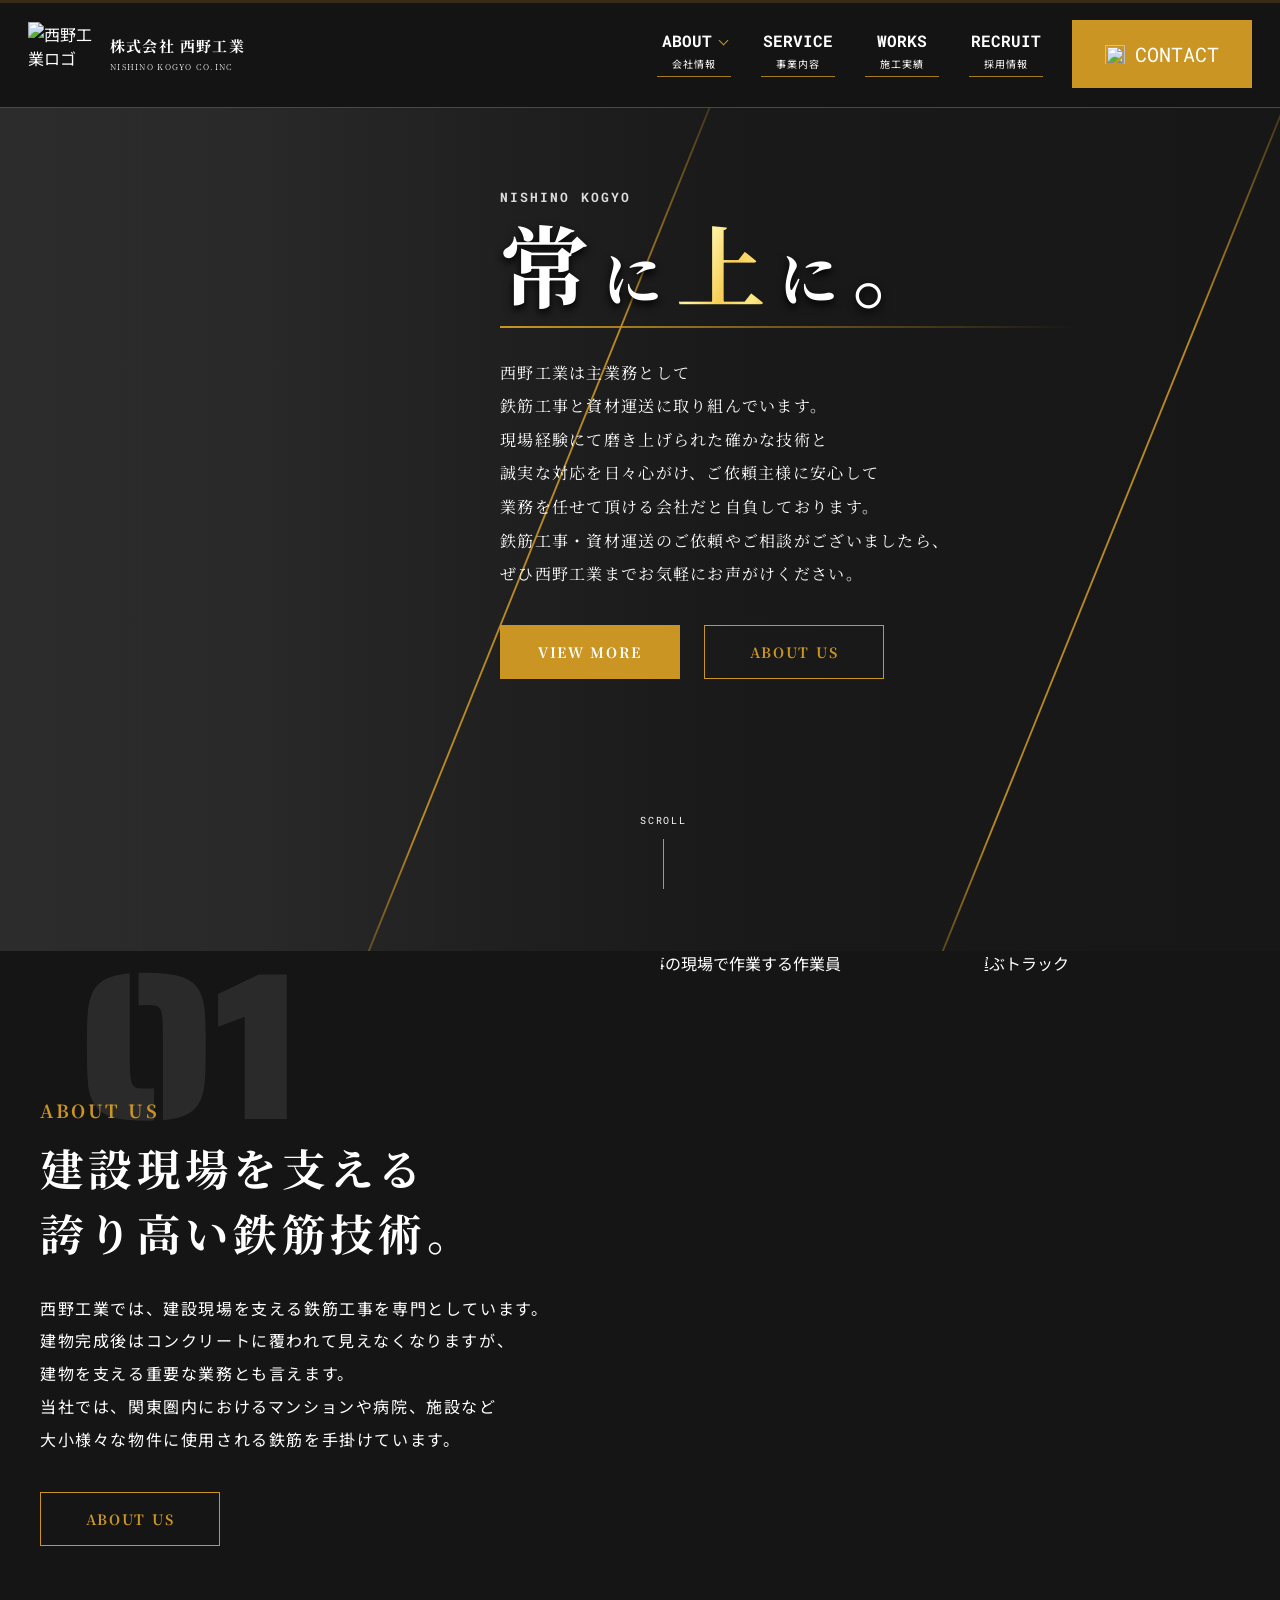
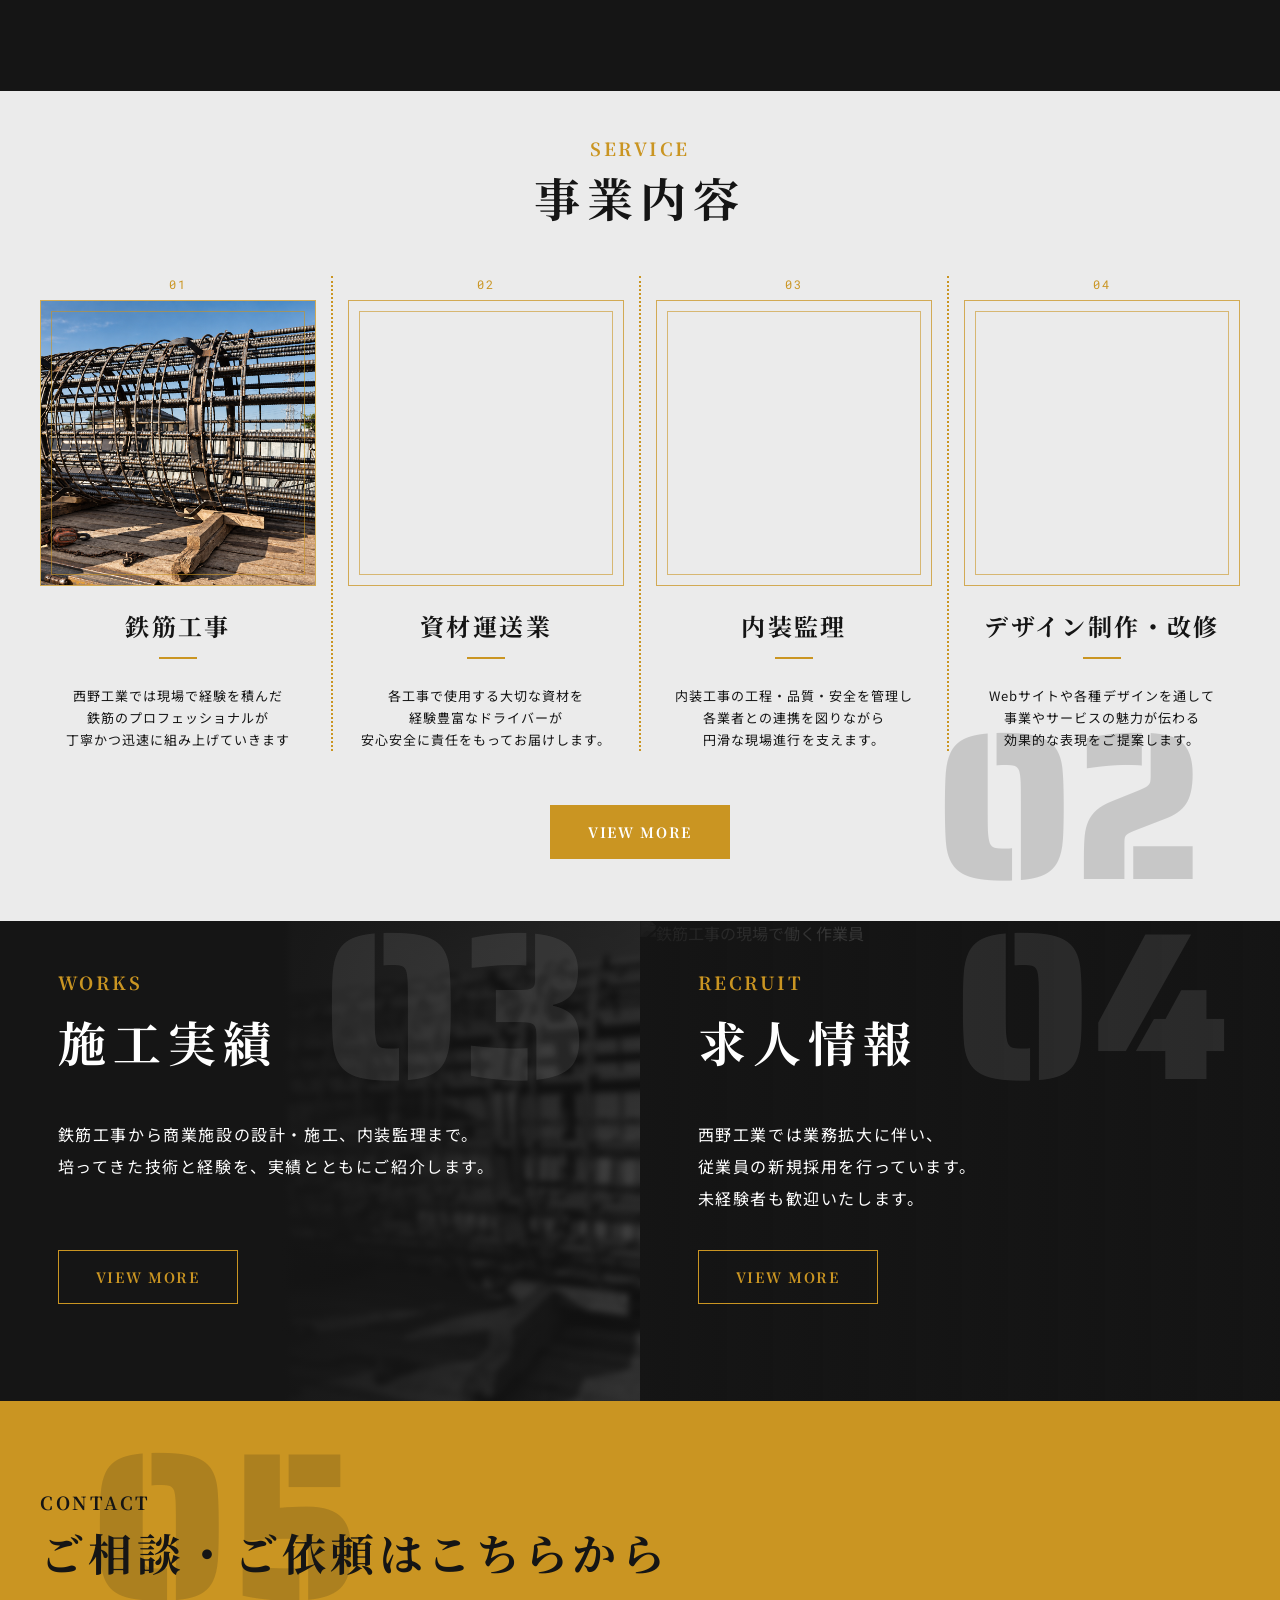
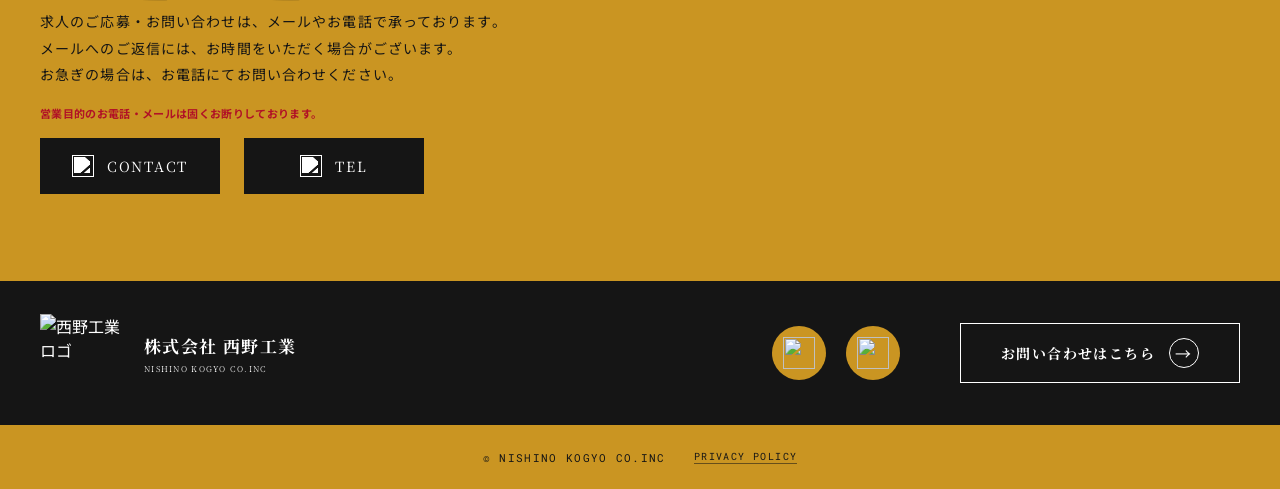
==== commit 729a20c6: "内装管理を内装管理に変更・titleを株式会社 西野工業に統一した" ====
--- a/index.html
+++ b/index.html
@@ -4,7 +4,7 @@
   <meta charset="utf-8">
   <meta name="viewport" content="width=device-width, initial-scale=1">
   <meta name="description" content="千葉県松戸市に拠点を構える西野工業は、建物の骨組みとなる鉄筋を加工・組み立てる「鉄筋工事」を専門としている会社です。">
-  <title>西野工業 | NISHINO KOGYO CO.INC</title>
+  <title>株式会社 西野工業 | NISHINO KOGYO CO.INC</title>
   <link rel="icon" href="/favicon.ico" sizes="48x48">
   <link rel="canonical" href="https://nishino-kogyo.com/">
   <meta property="og:locale" content="ja_JP">
@@ -91,7 +91,7 @@
         <div class="service-grid">
           <article class="service-card reveal"><div class="service-image"><img src="assets/steel.webp" alt="組み上げられた鉄筋" loading="lazy" decoding="async"></div><h3>鉄筋工事</h3><p>西野工業では現場で経験を積んだ<br>鉄筋のプロフェッショナルが<br>丁寧かつ迅速に組み上げていきます</p></article>
           <article class="service-card reveal"><div class="service-image"><img src="assets/track_front.webp" alt="鉄筋資材を運ぶ西野工業のトラック" loading="lazy" decoding="async"></div><h3>資材運送業</h3><p>各工事で使用する大切な資材を<br>経験豊富なドライバーが<br>安心安全に責任をもってお届けします。</p></article>
-          <article class="service-card reveal"><div class="service-image"><img src="assets/interior_color.webp" alt="内装管理を行う室内" loading="lazy" decoding="async"></div><h3>内装管理</h3><p>内装工事の工程・品質・安全を管理し<br>各業者との連携を図りながら<br>円滑な現場進行を支えます。</p></article>
+          <article class="service-card reveal"><div class="service-image"><img src="assets/interior_color.webp" alt="内装監理を行う室内" loading="lazy" decoding="async"></div><h3>内装監理</h3><p>内装工事の工程・品質・安全を管理し<br>各業者との連携を図りながら<br>円滑な現場進行を支えます。</p></article>
           <article class="service-card reveal"><div class="service-image"><img src="assets/design_color.webp" alt="Webサイトのデザイン制作画面" loading="lazy" decoding="async"></div><h3>デザイン制作・改修</h3><p>Webサイトや各種デザインを通して<br>事業やサービスの魅力が伝わる<br>効果的な表現をご提案します。</p></article>
         </div>
         <div class="center-action"><a class="button button-gold" href="/service">VIEW MORE</a></div>
@@ -101,7 +101,7 @@
     <section class="split-panels" aria-label="施工実績と求人情報">
       <article class="panel works-panel section-dark" id="works">
         <div class="panel-bg"></div><img src="assets/steel_mono.webp" alt="組み上げられた鉄筋" class="works-photo" loading="lazy" decoding="async"><div class="section-number">03</div>
-        <div class="panel-copy reveal"><p class="eyebrow">WORKS</p><h2>施工実績</h2><p class="works-summary"><span>鉄筋工事から商業施設の<br class="mobile-copy-break">設計・施工、内装管理まで。</span><br><span>培ってきた技術と経験を、<br class="mobile-copy-break">実績とともにご紹介します。</span></p><a class="button button-outline" href="/works">VIEW MORE</a></div>
+        <div class="panel-copy reveal"><p class="eyebrow">WORKS</p><h2>施工実績</h2><p class="works-summary"><span>鉄筋工事から商業施設の<br class="mobile-copy-break">設計・施工、内装監理まで。</span><br><span>培ってきた技術と経験を、<br class="mobile-copy-break">実績とともにご紹介します。</span></p><a class="button button-outline" href="/works">VIEW MORE</a></div>
       </article>
       <article class="panel recruit-panel section-dark" id="recruit">
         <img src="assets/worker.webp" alt="鉄筋工事の現場で働く作業員" class="panel-image" loading="lazy" decoding="async"><div class="section-number">04</div>
